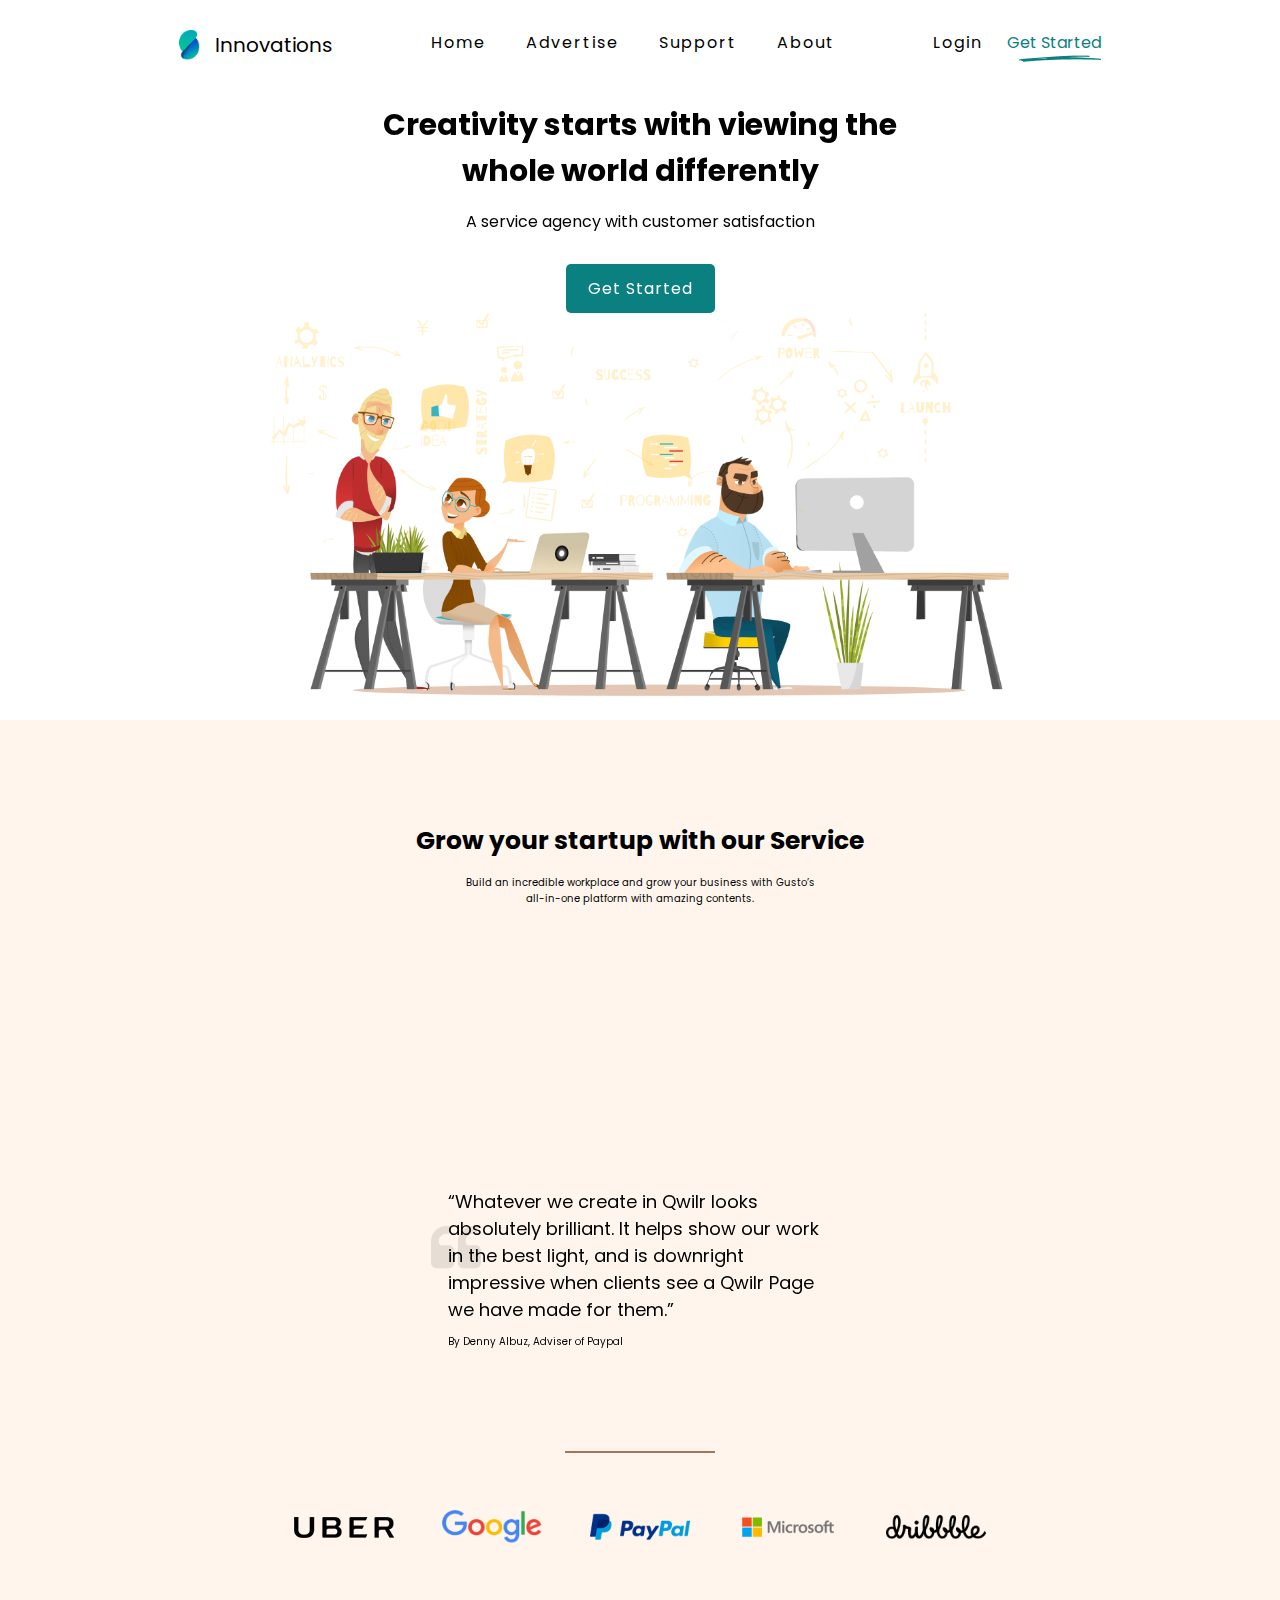
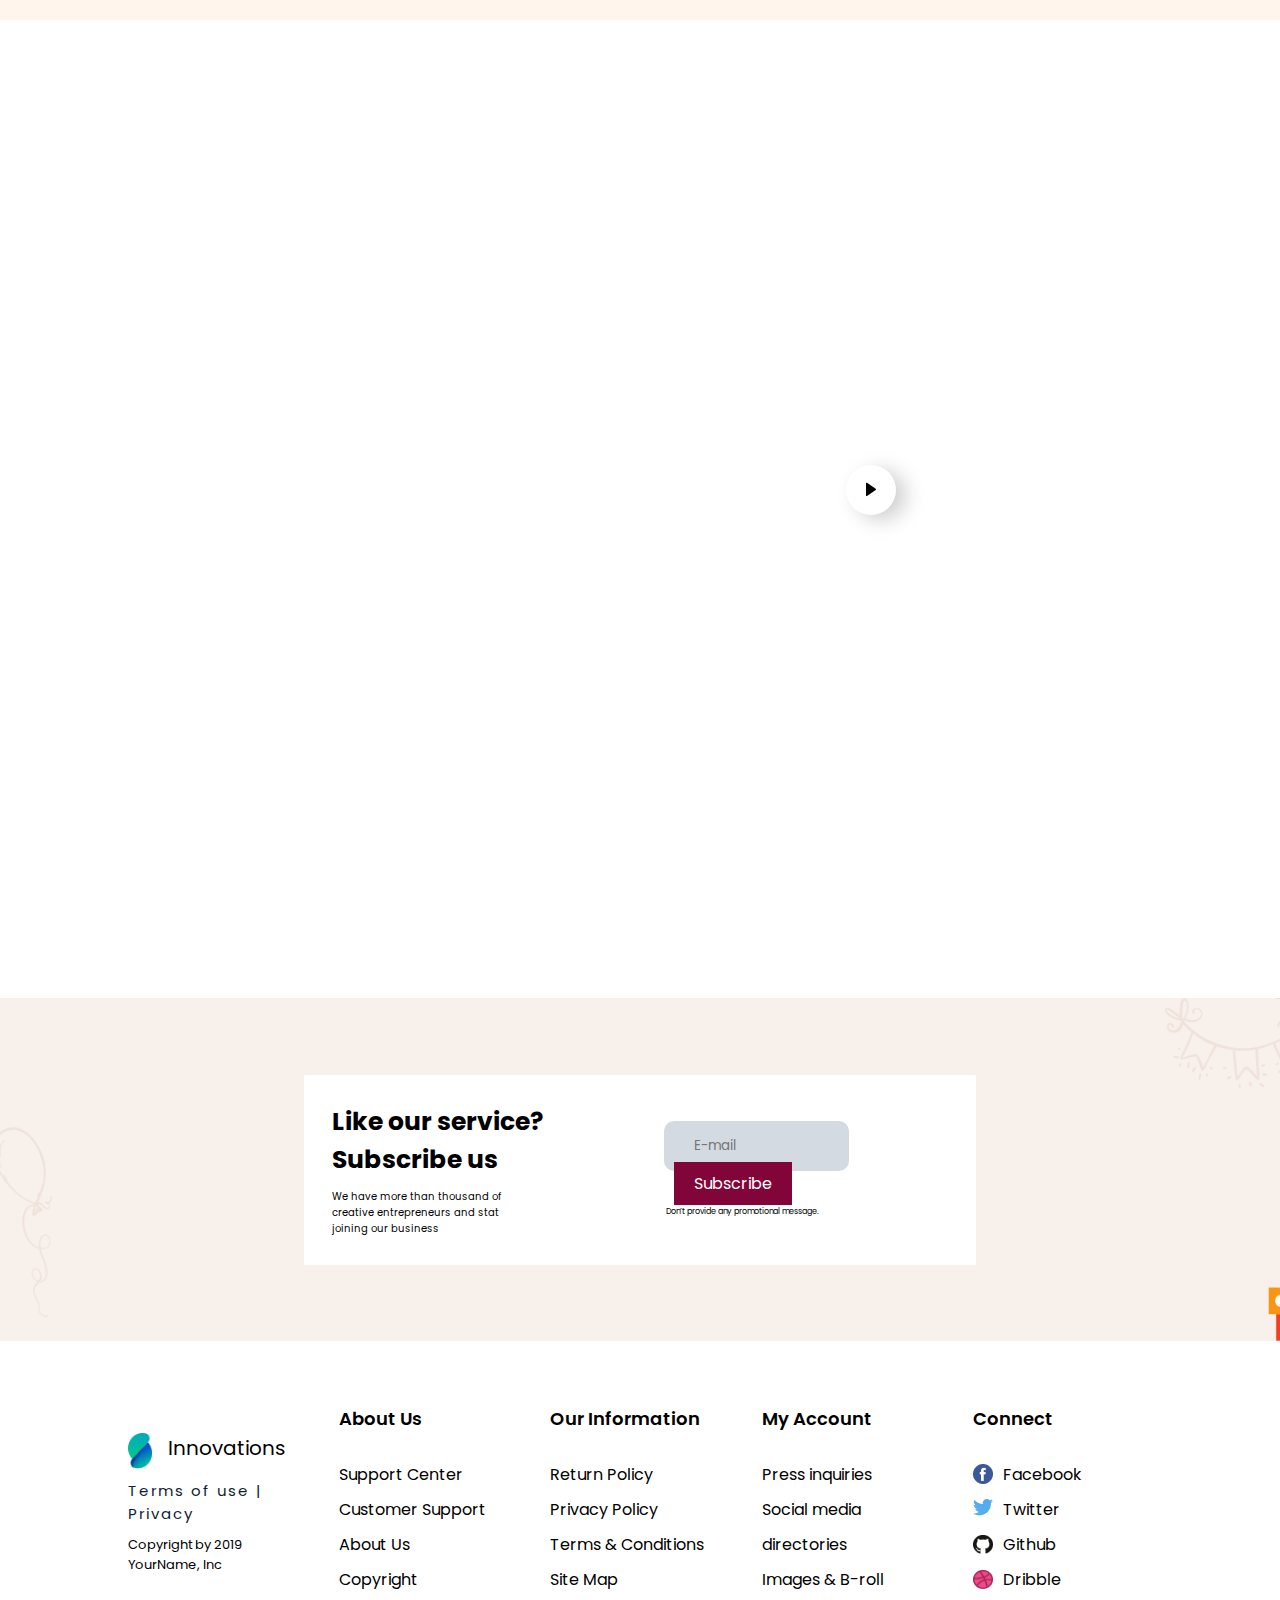
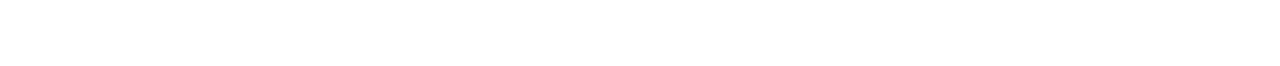
==== index.html @ 696201c2 "DigitalAgency" ====
<!DOCTYPE html>
<html lang="en">
<head>
	<meta charset="utf-8">
	<meta name="viewport" content="width=device-width, initial-scale=1">
	<meta name="description" content="Mary's simple recipe for maple bacon donuts makes a sticky, sweet treat with just a hint of salt that you'll keep coming back for.">
	<meta http-equiv="Content-Security-Policy" content="default-src * self blob: data: gap:; style-src * self 'unsafe-inline' blob: data: gap:; script-src * 'self' 'unsafe-eval' 'unsafe-inline' blob: data: gap:; object-src * 'self' blob: data: gap:; img-src * self 'unsafe-inline' blob: data: gap:; connect-src self * 'unsafe-inline' blob: data: gap:; frame-src * self blob: data: gap:;">

	<title>Digital Agency</title>
	<link rel="stylesheet" type="text/css" href="assets/css/style.css">
    <link href="https://unpkg.com/aos@2.3.1/dist/aos.css" rel="stylesheet">
    <script src="https://unpkg.com/aos@2.3.1/dist/aos.js"></script>
	<link rel="stylesheet"
  href="https://unpkg.com/boxicons@latest/css/boxicons.min.css">

  <link rel="preconnect" href="https://fonts.googleapis.com">
  <link rel="preconnect" href="https://fonts.gstatic.com" crossorigin>
  <link href="https://fonts.googleapis.com/css2?family=Paytone+One&family=Poppins:wght@100;200;300;400;500;600;700;800;900&display=swap" rel="stylesheet">

</head>
<body>
	<!--header--->
	<header>
		<a href="index.html" class="logo" aria-label="Read more"><img src="assets/img/Group.png" alt="#">Innovations</a>
        <ul class="navlist">
            <li><a href="index.html" aria-label="Read more" title="go to home"><i class='bx bx-home-alt-2'></i><span>Home</span></a></li>
            <li><a href="advertise.html" aria-label="Read more" title="go to home"><i class='bx bx-message-alt-add' ></i><span>Advertise</span></a></li>
            <li><a href="support.html" aria-label="Read more" title="go to home"><i class='bx bx-support' ></i><span>Support</span></a></li>
            <li><a href="about.html" aria-label="Read more" title="go to home"><i class='bx bx-info-circle' ></i><span>About</span></a></li>
        </ul>
        <div class="other">
            <a href="login.html" class="btn" aria-label="Read more" title="go to home">Login</a>
            <a href="signup.html" class="btn2" aria-label="Read more" title="go to home">Get Started</a>
            <div class="line">
                <img src="assets/img/line.png" alt="image">
            </div>
        </div>
	</header>

    <section class="home" id="home">
        <div class="cards">
            <h1>Grow your startup with our Service</h1>
            <p>Build an incredible workplace and grow your business with Gusto’s <br>all-in-one platform with amazing contents.</p>
            <div class="row">
                <div class="rows-1" data-aos="fade-up"
                data-aos-duration="3000">
                    <img src="assets/img/image58.png" alt="#">
                    <div class="details">
                        <h1>Marketing & advertising</h1>
                        <p>Get your info tests delivered at home collect a sample from the your pogress tests.</p>
                    </div>
                </div>

                <div class="rows-1" data-aos="fade-down"
                data-aos-duration="3000">
                    <img src="assets/img/image62.png" alt="#">
                    <div class="details">
                        <h1>Ultimate development</h1>
                        <p>Get your info tests delivered at home collect a sample from the your pogress tests.</p>
                    </div>
                </div>

                <div class="rows-1" data-aos="fade-up"
                data-aos-duration="3000">
                    <img src="assets/img/image64.png" alt="#">
                    <div class="details">
                        <h1>Business Enterprise</h1>
                        <p>Get your info tests delivered at home collect a sample from the your pogress tests.</p>
                    </div>
                </div>
            </div>
            <div class="quot">
                <img src="assets/img/quote.png" alt="#">
                <p>“Whatever we create in Qwilr looks absolutely brilliant. It helps show our work in the best light, and is downright impressive when clients see a Qwilr Page we have made for them.”</p>
                <p class="p2">By Denny Albuz, Adviser of Paypal</p>
            </div>
            <div class="social">
                <div class="line2"></div>
                <div class="supp">
                    <img src="assets/img/image-11.png" alt="#">
                    <img src="assets/img/image-12.png" alt="#">
                    <img src="assets/img/image-13.png" alt="#">
                    <img src="assets/img/image-14.png" alt="#">
                    <img src="assets/img/image-15.png" alt="#">
                </div>
            </div>
        </div>
        <div class="title-sec" data-aos="fade-left"
        data-aos-offset="300"
        data-aos-easing="ease-in-sine">
            <h1>Creativity starts with viewing the<br>whole world differently</h1>
            <p>A service agency with customer satisfaction</p>
            <a href="login.html" class="getbtn">Get Started</a>
            <div class="home-img" data-aos="fade-right"
            data-aos-offset="300"
            data-aos-easing="ease-in-sine">
                <img src="assets/img/illustration.png" alt="#">
            </div>
        </div>
    </section>
    <section class="team">
        <div class="title-sec">
            <h1>Meet our superheros</h1>
            <p>Build an incredible workplace and grow your business with Gusto’s <br>all-in-one platform with amazing contents.</p>
        </div>
        <div class="container">
            <div class="col" data-aos="fade-up"
            data-aos-duration="3000">
                <img src="assets/img/Asset-4-2.png" alt="#">
                <div class="details-col">
                    <h1>Emmalee Mclain</h1>
                    <p>Product Designer</p>
                    <div class="icons">
                        <a href="#" aria-label="Read more"><i class='bx bxl-dribbble'></i></a>
                        <a href="#" aria-label="Read more"><i class='bx bxl-github' ></i></a>
                        <a href="#" aria-label="Read more"><i class='bx bxl-twitter' ></i></a>
                    </div>
                </div>
            </div>

            <div class="col" data-aos="fade-down"
            data-aos-duration="3000">
                <img src="assets/img/Asset-2-1.png" alt="#">
                <div class="details-col">
                    <h1>Emmalee Mclain</h1>
                    <p>Product Designer</p>
                    <div class="icons">
                        <a href="#" aria-label="Read more"><i class='bx bxl-dribbble'></i></a>
                        <a href="#" aria-label="Read more"><i class='bx bxl-github' ></i></a>
                        <a href="#" aria-label="Read more"><i class='bx bxl-twitter' ></i></a>
                    </div>
                </div>
            </div>

            <div class="col" data-aos="fade-up"
            data-aos-duration="3000">
                <img src="assets/img/Asset-6-2.png" alt="#">
                <div class="details-col">
                    <h1>Emmalee Mclain</h1>
                    <p>Product Designer</p>
                    <div class="icons">
                        <a href="#" aria-label="Read more"><i class='bx bxl-dribbble'></i></a>
                        <a href="#" aria-label="Read more"><i class='bx bxl-github' ></i></a>
                        <a href="#" aria-label="Read more"><i class='bx bxl-twitter' ></i></a>
                    </div>
                </div>
            </div>

            <div class="col-final" data-aos="fade-down"
            data-aos-duration="3000">
                <img src="assets/img/Asset-5-2.png" alt="#">
                <div class="details-col">
                    <h1>Emmalee Mclain</h1>
                    <p>Product Designer</p>
                    <div class="icons">
                        <a href="#" aria-label="Read more"><i class='bx bxl-dribbble'></i></a>
                        <a href="#" aria-label="Read more"><i class='bx bxl-github' ></i></a>
                        <a href="#" aria-label="Read more"><i class='bx bxl-twitter' ></i></a>
                    </div>
                </div>
            </div>
            <div class="icon-s">
                <a href="#" aria-label="Read more"><i class='bx bxs-right-arrow' ></i></a>
            </div>
        </div>

        <div class="blog">
            <div class="title-sec" data-aos="fade-right"
            data-aos-duration="3000">
                <h1>Popular blog post we update everyday</h1>
                <p>Focus only on the meaning, we take care of the design. As soon as the <br>
                    meeting end you can export in one click.</p>
            </div>
            <div class="col__blog">
                <div class="col-blog" data-aos="fade-up"
                data-aos-duration="3000">
                    <img src="assets/img/image.png" alt="#">
                    <h1>How to work with prototype design with adobe xd featuring tools</h1>
                    <p>The 2019 Innovation by Design Awards honor the designers and businesses solving the problems of today and tomorrow. It is one of the most sought-after design</p>
                </div>
                <div class="col-blog" data-aos="fade-down"
                data-aos-duration="3000">
                    <div class="txt">
                        <h1>Antibias receives honorable gift mention at Fast Company’s most Innovation by Design Awards</h1>
                    </div>
                    <img src="assets/img/image-1.png" alt="#">
                    <h1>Multiple arbard prototype with Figma</h1>
                    <p>Beyond launched antibias, a Chrome extension that replaces LinkedIn profile photos</p>
                </div>
                <div class="col-blog" data-aos="fade-up"
                data-aos-duration="3000">
                    <div class="image">
                        <img src="assets/img/image-36.png" alt="#">
                        <h1 class="txt1">Multiple task wireframing with team management perform better</h1>
                    </div>
                    <div class="image">
                        <img src="assets/img/image-69.png" alt="#">
                        <h1 class="txt2">Team presentation with latest user interface & experience reach more</h1>
                    </div>
                </div>
            </div>
        </div>
    </section>

    <section class="subscribe">
            <div class="det">
                <div class="titles">
                    <h1>Like our service? Subscribe us</h1>
                    <p>We have more than thousand of creative entrepreneurs and stat joining our business</p>
                </div>
            
                
                    <form action="#">
                        <input type="email" placeholder="E-mail">
                        <a href="#" aria-label="Read more" title="Button">Subscribe</a>
                        <div class="txt3">
                            <p>Don’t provide any promotional message.</p>
                        </div>
                    </form>
            </div>
    </section>

    <footer>
        <div class="rows">
            <div class="copy">
                <a href="#" class="logo" aria-label="Read more"><img src="assets/img/Group.png" alt="#">Innovations</a>
                <h1>Terms of use   |   Privacy</h1>
                <p>Copyright by 2019 YourName, Inc</p>
            </div>
            <div class="det-foot">
                <h1>About Us</h1>
                <ul>
                    <li><a href="#" aria-label="Read more">Support Center</a></li>
                    <li><a href="#" aria-label="Read more">Customer Support</a></li>
                    <li><a href="#" aria-label="Read more">About Us</a></li>
                    <li><a href="#" aria-label="Read more">Copyright</a></li>
                </ul>
            </div>
            <div class="det-foot">
                <h1>Our Information</h1>
                <ul>
                    <li><a href="#" aria-label="Read more">Return Policy</a></li>
                    <li><a href="#" aria-label="Read more">Privacy Policy</a></li>
                    <li><a href="#" aria-label="Read more">Terms & Conditions</a></li>
                    <li><a href="#" aria-label="Read more">Site Map</a></li>
                </ul>
            </div>
            <div class="det-foot">
                <h1>My Account</h1>
                <ul>
                    <li><a href="#" aria-label="Read more">Press inquiries</a></li>
                    <li><a href="#" aria-label="Read more">Social media</a></li>
                    <li><a href="#" aria-label="Read more">directories</a></li>
                    <li><a href="#" aria-label="Read more">Images & B-roll</a></li>
                </ul>
            </div>
            <div class="det-foot">
                <h1>Connect</h1>
                <ul>
                    <li><a href="#" aria-label="Read more"><img src="assets/img/Group-3.png" alt="#">Facebook</a></li>
                    <li><a href="#" aria-label="Read more"><img src="assets/img/Group22.png" alt="#" class="tweet">Twitter</a></li>
                    <li><a href="#" aria-label="Read more"><img src="assets/img/Group-1.png" alt="#">Github</a></li>
                    <li><a href="#" aria-label="Read more"><img src="assets/img/Group-2.png" alt="#">Dribble</a></li>
                </ul>
            </div>
        </div>
    </footer>
    <script>
        AOS.init();
    </script>
</body>
</html>
---- assets/css/style.css ----
* {
    padding: 0;
    margin: 0;
    box-sizing: border-box;
    font-family: 'Poppins', sans-serif;
    font-display: swap;
    text-decoration: none;
    list-style: none;
    scroll-behavior: smooth;
}

@font-face {
    font-family: 'Pacifico';
    font-style: normal;
    font-weight: 400;
    src: local('Pacifico Regular'), local('Pacifico-Regular'),
        url(https://fonts.gstatic.com/s/pacifico/v12/FwZY7-Qmy14u9lezJ-6H6MmBp0u-.woff2) format('woff2');
    font-display: swap;
}

:root {
    --bg-color: #FFFFFF;
    --text-color: black;
    --second-color: #5a7184;
    --main-color: #6e54fa;
    --big-font: 6rem;
    --h2-font: 3rem;
    --p-font: 1.1rem;
}

body {
    background: var(--bg-color);
    color: var(--text-color);
}



header {
    position: fixed;
    display: flex;
    justify-content: space-between;
    width: 100%;
    padding: 30px 14%;
    background-color: var(--bg-color);
    transition: all .4s ease;
    z-index: 1000;
}

.navlist {
    display: flex;
}

.logo {
    display: flex;
    color: black;
    font-size: 20px;
}

.logo img {
    margin-right: 15px;
    width: 100%;
    height: 30px;
}

.navlist a {
    position: relative;
    color: black;
    margin: 0 20px;
    letter-spacing: 2px;
    transition: all .4s ease;
}

.navlist a:hover{
    color: #0A8080;
}

.navlist a::after{
    position: absolute;
    background-color: #0A8080;
    content: '';
    left: 0;
    bottom: 0;
    width: 0%;
    height: 2px;
    transition: all .4s ease;
}

.navlist a:hover::after{
    width: 70%;
}



.navlist i {
    display: none;
    font-size: 25px;
    justify-content: center;
    align-items: center;
}

.btn {
    color: black;
    letter-spacing: 2px;
    margin-right: 20px;
    transition: all .4s ease;
}

.btn:hover{
    color: #0A8080;
}

.btn2 {
    color: #0A8080;
    position: relative;
}

.line img {
    position: absolute;
    right: 14%;
}

.home {
    display: flex;
    flex-direction: column;
    justify-content: center;
    align-items: center;
    padding: 8% 14%;
    text-align: center;
}

.title-sec h1 {
    color: black;
    font-size: 30px;
}

.title-sec p {
    color: black;
    margin: 15px;
}

.getbtn {
    background-color: #0A8080;
    color: white;
    letter-spacing: 1px;
    padding: 12px 22px;
    margin-top: 15px;
    display: inline-flex;
    border-radius: 5px;
}

.home-img {
    position: relative;
}

.home-img img {
    width: 80%;
    height: 30%;
}

.cards {
    width: 100%;
    height: 100%;
    background-color: #FFF5ED;
    position: absolute;
    top: 80%;
    padding: 8% 14%;
}

.cards h1 {
    font-size: 25px;
}

.cards p {
    font-size: 10px;
    color: black;
    margin-top: 15px;
}

.row {
    margin-top: 8%;
    display: flex;
    justify-content: center;
    align-items: center;
    gap: 3rem;
}

.rows-1 {
    display: flex;
    text-align: start;
}

.rows-1 img {
    width: 100px;
    height: 100px;
}

.details h1 {
    font-size: 20px;
    font-weight: 500;
    color: rgb(34, 34, 34);
    margin-left: 20px;
}

.details p {
    margin-left: 20px;
    width: 50%;
}

.quot {
    display: flex;
    justify-content: center;
    align-items: center;
    margin-top: 8%;
}



.quot img {
    position: relative;
    right: 20%;
    width: 50px;
    height: 43px;
}

.quot p {
    position: absolute;
    width: 30%;
    font-size: 18px;
    bottom: 33%;
    text-align: start;
}

.quot .p2 {
    color: black;
    bottom: 30%;
    font-size: 10px;
}

.social {
    margin-top: 18%;
}

.line2 {
    width: 150px;
    height: 2px;
    max-width: 100%;
    display: inline-flex;
    background-color: #A17857;
}

.supp {
    display: flex;
    justify-content: center;
    align-items: center;
    gap: 3rem;
    margin-top: 50px;
}

.supp img {
    width: 100px;
    height: auto;
}

@media screen and (max-width : 830px) {

    header {
        background-color: #0A8080;
        bottom: -2%;
        position: fixed;
        display: flex;
        justify-content: center;
        align-items: center;
        padding: 30px 0%;
        width: 100%;
        border-radius: 20px;
        box-shadow: 20px 10px 50px rgba(0, 0, 0, 0.336);
    }

    .logo {
        display: none;
    }

    .other {
        display: none;
    }

    .navlist li {
        display: flex;
        justify-content: space-between;
        align-items: center;
        text-align: center;
    }

    .navlist span {
        color: white;
        display: none;
    }

    .navlist i {
        display: block;
        color: white;
        font-size: 40px;
        margin-left: 30px;
    }


    .home{
        padding: 15% 0%;
    }

    .cards {
        background-color: #FFF5ED;
        position: absolute;
        top: 55%;
        padding: 8% 14%;
    }

    .cards h1 {
        font-size: 20px;
    }

    .row {
        padding: 0 14%;
        display: grid;
        grid-template-columns: repeat(1, 1fr);
        gap: 50px;
        margin-bottom: 60px;
    }

    .quot {
        display: flex;
        justify-content: center;
        align-items: center;
        margin-top: 1%;
    }

    .quot img {
        position: relative;
        right: 32%;
        width: 25px;
        height: 25px;
    }

    .quot p {
        position: absolute;
        width: 50%;
        font-size: 15px;
        bottom: 37%;
        text-align: start;
    }

    .quot .p2 {
        color: black;
        bottom: 34%;
        font-size: 5px;
        margin-bottom: 20px;
    }

    .supp {
        display: grid;
        grid-template-columns: repeat(4, 1fr);
        gap: 3rem;
        margin-top: 50px;
    }

    .supp img {
        width: 80px;
        height: auto;
    }

}

@media screen and (max-width : 500px) {
    header {
        background-color: #0A8080;
        bottom: -2%;
        position: fixed;
        display: flex;
        justify-content: center;
        align-items: center;
        padding: 30px 0%;
        width: 100%;
        border-radius: 20px;
        box-shadow: 20px 10px 50px rgba(0, 0, 0, 0.336);
    }

    .logo {
        display: none;
    }

    .other {
        display: none;
    }

    .navlist li {
        display: flex;
        justify-content: space-between;
        align-items: center;
        text-align: center;
    }

    .navlist span {
        color: white;
        display: none;
    }

    .navlist i {
        display: block;
        color: white;
        font-size: 25px;
        margin-left: 10px;
    }

    .home {
        display: flex;
        flex-direction: column;
        justify-content: center;
        align-items: center;
        padding: 10% 14%;
        text-align: center;
    }

    .title-sec h1 {
        width: 100%;
        font-size: 20px;
    }

    .home-img img {
        width: 100%;
        height: auto;
    }

    .cards {
        width: 100%;
        height: 100%;
        background-color: #FFF5ED;
        position: absolute;
        top: 45%;
        padding: 8% 14%;
    }

    .cards h1 {
        font-size: 20px;
    }

    .row {
        padding: 0 14%;
        display: grid;
        grid-template-columns: repeat(1, 1fr);
        gap: 50px;
        margin-bottom: 60px;
    }

    .rows-1 img {
        width: 70px;
        height: 70px;
    }

    .details h1 {
        font-size: 10px;
    }

    .details p {
        width: 100%;
        font-size: 10px;
    }

    .quot {
        display: flex;
        justify-content: center;
        align-items: center;
        margin-top: 1%;
    }

    .quot img {
        position: relative;
        right: 32%;
        width: 25px;
        height: 25px;
    }

    .quot p {
        position: absolute;
        width: 50%;
        font-size: 8px;
        bottom: 29%;
        text-align: start;
    }

    .quot .p2 {
        color: black;
        bottom: 25%;
        font-size: 5px;
        margin-bottom: 20px;
    }

    .supp {
        display: grid;
        grid-template-columns: repeat(3, 1fr);
        gap: 3rem;
        margin-top: 50px;
    }

    .supp img {
        width: 80px;
        height: auto;
    }
}

.team {
    padding: 45% 14%;
    justify-content: center;
    text-align: center;
    width: 100%;
    height: 100vh;
}

.container {
    display: grid;
    grid-template-columns: repeat(4, 1fr);
    margin-top: 10%;
    gap: 3rem;
}

.col img {
    background-color: #FFFAF6;
    padding: 25px 25px 0 25px;
    align-items: center;
}

.details-col {
    text-align: start;
}

.details-col h1 {
    font-weight: 500;
    font-size: medium;
}

.details-col p {
    font-size: small;
    color: black;
    margin-bottom: 10px;
}

.icons {
    display: flex;
    gap: 1rem;
}

.icons a i {
    color: #0A8080;
    font-size: medium;
}

.icon-s {
    background-color: white;
    width: 50px;
    height: 50px;
    justify-content: center;
    display: flex;
    align-items: center;
    border-radius: 50%;
    position: absolute;
    right: 30%;
    bottom: -135%;
    box-shadow: 10px 5px 20px rgba(0, 0, 0, 0.192);
}

.icon-s i {
    color: black;
}

.col-final {
    filter: contrast(50%)
}

@media screen and (max-width : 830px) {

    .team {
        padding: 140% 14%;
        justify-content: center;
        text-align: center;
    }

    .team p {
        font-size: 8px;
    }

    .container {
        display: grid;
        grid-template-columns: repeat(2, 1fr);
        gap: 3rem;
        margin-top: 20%;
    }

    .col-final {
        filter: contrast(100%)
    }

    .icon-s {
        display: none;
    }
    
}

@media screen and (max-width : 500px) {
    .team {
        padding: 220% 14%;
        justify-content: center;
        text-align: center;
    }

    .team p {
        font-size: 8px;
    }

    .container {
        display: grid;
        grid-template-columns: repeat(1, 1fr);
        gap: 2rem;
        margin-top: 20%;
    }

    .col-final {
        filter: contrast(100%)
    }

    .icon-s {
        display: none;
    }

}

.blog .title-sec {
    margin-top: 12%;
}

.col__blog {
    display: grid;
    grid-template-columns: repeat(3, 1fr);
    gap: 3rem;
    align-items: center;
    justify-content: center;
    text-align: start;
    margin-top: 10%;
}

.col-blog h1 {
    font-size: medium;
    text-align: start;
    width: 75%;
}

.col-blog p {
    font-size: small;
    width: 70%;
    margin-top: 15px;
    color: gray;
}

.col-blog .txt {
    background-color: #FFF5ED;
    padding: 30px;
    margin-bottom: 20px;
    width: 90%;
}

.col-blog .txt h1 {
    width: 90%;
}

.col-blog .image img {
    position: relative;
    margin-bottom: 20px;
    width: 85%;
    height: 80%;
}

.col-blog .image .txt1 {
    position: absolute;
    bottom: -232%;
    color: white;
    margin: 10px 0 50px 10px;
    width: 18%;
    font-size: small;
}

.col-blog .image .txt2 {
    position: absolute;
    bottom: -256%;
    color: white;
    margin: 10px 0 50px 10px;
    width: 18%;
    font-size: small;
}

.subscribe {
    width: 100%;
    height: auto;
    background-image: url(../img/Group\ 79.png);
    background-position: center;
    background-size: cover;
    margin-top: 50%;
    padding: 6% 80px;
    display: flex;
    justify-content: center;
    align-items: center;
}

.det {
    display: grid;
    grid-template-columns: repeat(2, 1fr);
    justify-content: center;
    align-items: center;
    text-align: start;
    gap: 3rem;
    background-color: white;
    width: 60%;
    padding: 2.5%;
}

.titles h1 {
    font-size: 25px;
}

.titles p {
    font-size: 10px;
    color: black;
    width: 70%;
    margin-top: 10px;
}


form input {
    background-color: #D4DAE2;
    border: none;
    padding: 15px 30px;
    width: 65%;
    border-radius: 10px;
    color: black;
}

.txt3 p {
    color: black;
    font-size: 8px;
    margin-top: 10px;
    margin-left: 2px;
}

form a {
    background-color: #810539;
    color: white;
    padding: 10px 20px;
    margin-left: 10px;
}

footer {
    width: 100%;
    height: auto;
    padding: 5% 10%;
}

.copy img {
    margin-right: 15px;
    width: 25px;
    height: auto;
}

.rows {
    display: grid;
    grid-template-columns: repeat(5, 1fr);
    gap: 2rem;
    justify-content: center;
    align-items: center;
}

.copy h1 {
    font-size: 15px;
    color: #0F2137;
    font-weight: 400;
    letter-spacing: 2px;
    margin-bottom: 10px;
    margin-top: 10px;
}

.copy p {
    color: black;
    font-size: small;
}

.det-foot h1 {
    font-weight: 600;
    font-size: large;
    margin-bottom: 30px;
    vertical-align: middle;
}

.det-foot a {
    color: black;
    margin-bottom: 10px;
    display: inline-flex;
}

.det-foot li img {
    width: 20px;
    height: 20px;
    vertical-align: middle;
    margin-top: 2px;
    margin-right: 10px;
}

.det-foot .tweet{
    width: 20px;
    height: 17px;
    vertical-align: middle;
    margin-top: 2px;
    margin-right: 10px;
}

@media screen and (max-width : 830px) {

    .blog .title-sec {
        margin-top: 10%;
    }

    .col__blog {
        display: grid;
        grid-template-columns: repeat(2, 1fr);
        gap: 1rem;
        align-items: center;
        justify-content: center;
        text-align: start;
        margin-top: 10%;
    }

    .col-blog h1 {
        font-size: medium;
        text-align: start;
        width: 90%;
    }

    .col-blog p {
        font-size: small;
        width: 70%;
        margin-top: 15px;
        color: gray;
    }

    .col-blog .txt {
        background-color: #FFF5ED;
        padding: 30px;
        margin-bottom: 20px;
        width: 100%;
    }

    .col-blog .txt h1 {
        width: 100%;

    }

    .col-blog .image img {
        position: relative;
        margin-bottom: 20px;
        width: 100%;
        height: auto;
    }

    .col-blog .image .txt1 {
        display: none;
    }

    .col-blog .image .txt2 {
        display: none;
    }
}

@media screen and (max-width : 500px) {

    .blog .title-sec {
        margin-top: 10%;
    }

    .col__blog {
        display: grid;
        grid-template-columns: repeat(1, 1fr);
        gap: 1rem;
        align-items: center;
        justify-content: center;
        text-align: start;
        margin-top: 10%;
    }

    .col-blog h1 {
        font-size: medium;
        text-align: start;
        width: 90%;
    }

    .col-blog p {
        font-size: small;
        width: 70%;
        margin-top: 15px;
        color: gray;
    }

    .col-blog .txt {
        background-color: #FFF5ED;
        padding: 30px;
        margin-bottom: 20px;
        width: 100%;
    }

    .col-blog .txt h1 {
        width: 100%;

    }

    .col-blog .image img {
        position: relative;
        margin-bottom: 20px;
        width: 100%;
        height: 80%;
    }

    .col-blog .image .txt1 {
        display: none;
    }

    .col-blog .image .txt2 {
        display: none;
    }
}

@media screen and (max-width : 830px) {

    .subscribe {
        width: 100%;
        height: auto;
        background-image: url(../img/Group\ 79.png);
        background-position: center;
        background-size: cover;
        margin-top: 170%;
        padding: 6% 30px;
        display: flex;
        justify-content: center;
        align-items: center;
    }

    .det {
        display: grid;
        grid-template-columns: repeat(1, 1fr);
        justify-content: center;
        align-items: center;
        text-align: center;
        gap: 3rem;
        background-color: white;
        width: 100%;
        padding: 2.5%;
    }

    .titles h1 {
        font-size: 25px;
    }

    .titles p {
        font-size: 10px;
        color: black;
        width: 100%;
        margin-top: 10px;
        text-align: center;
    }


    form input {
        background-color: #D4DAE2;
        border: none;
        padding: 15px 30px;
        width: 80%;
        border-radius: 10px;
        color: black;
        margin-bottom: 20px;
    }

    .txt3 p {
        color: black;
        font-size: 8px;
        margin-top: 10px;
        margin-left: 2px;
    }

    form a {
        background-color: #DB4A87;
        color: white;
        padding: 10px 20px;
        justify-content: center;
        display: flex;
        align-items: center;
        margin-right: 8rem;
        margin-left: 8rem;
    }

    .rows {
        display: grid;
        grid-template-columns: repeat(3, 1fr);
        gap: 2rem;
        justify-content: center;
        align-items: center;
    }

}

@media screen and (max-width : 500px) {

    .subscribe {
        width: 100%;
        height: auto;
        background-image: url(../img/Group\ 79.png);
        background-position: center;
        background-size: cover;
        margin-top: 680%;
        padding: 6% 30px;
        display: flex;
        justify-content: center;
        align-items: center;
    }

    .det {
        display: grid;
        grid-template-columns: repeat(1, 1fr);
        justify-content: center;
        align-items: center;
        text-align: center;
        gap: 3rem;
        background-color: white;
        width: 100%;
        padding: 2.5%;
    }

    .titles h1 {
        font-size: 25px;
    }

    .titles p {
        font-size: 10px;
        color: black;
        width: 100%;
        margin-top: 10px;
        text-align: center;
    }


    form input {
        background-color: #D4DAE2;
        border: none;
        padding: 15px 30px;
        width: 100%;
        border-radius: 10px;
        color: black;
        margin-bottom: 20px;
    }

    .txt3 p {
        color: black;
        font-size: 8px;
        margin-top: 10px;
        margin-left: 2px;
    }

    form a {
        background-color: #DB4A87;
        color: white;
        padding: 10px 20px;
        justify-content: center;
        display: flex;
        align-items: center;
        margin-right: 20px;
    }

    .rows {
        display: grid;
        grid-template-columns: repeat(1, 1fr);
        gap: 2rem;
        justify-content: center;
        align-items: center;
    }

}
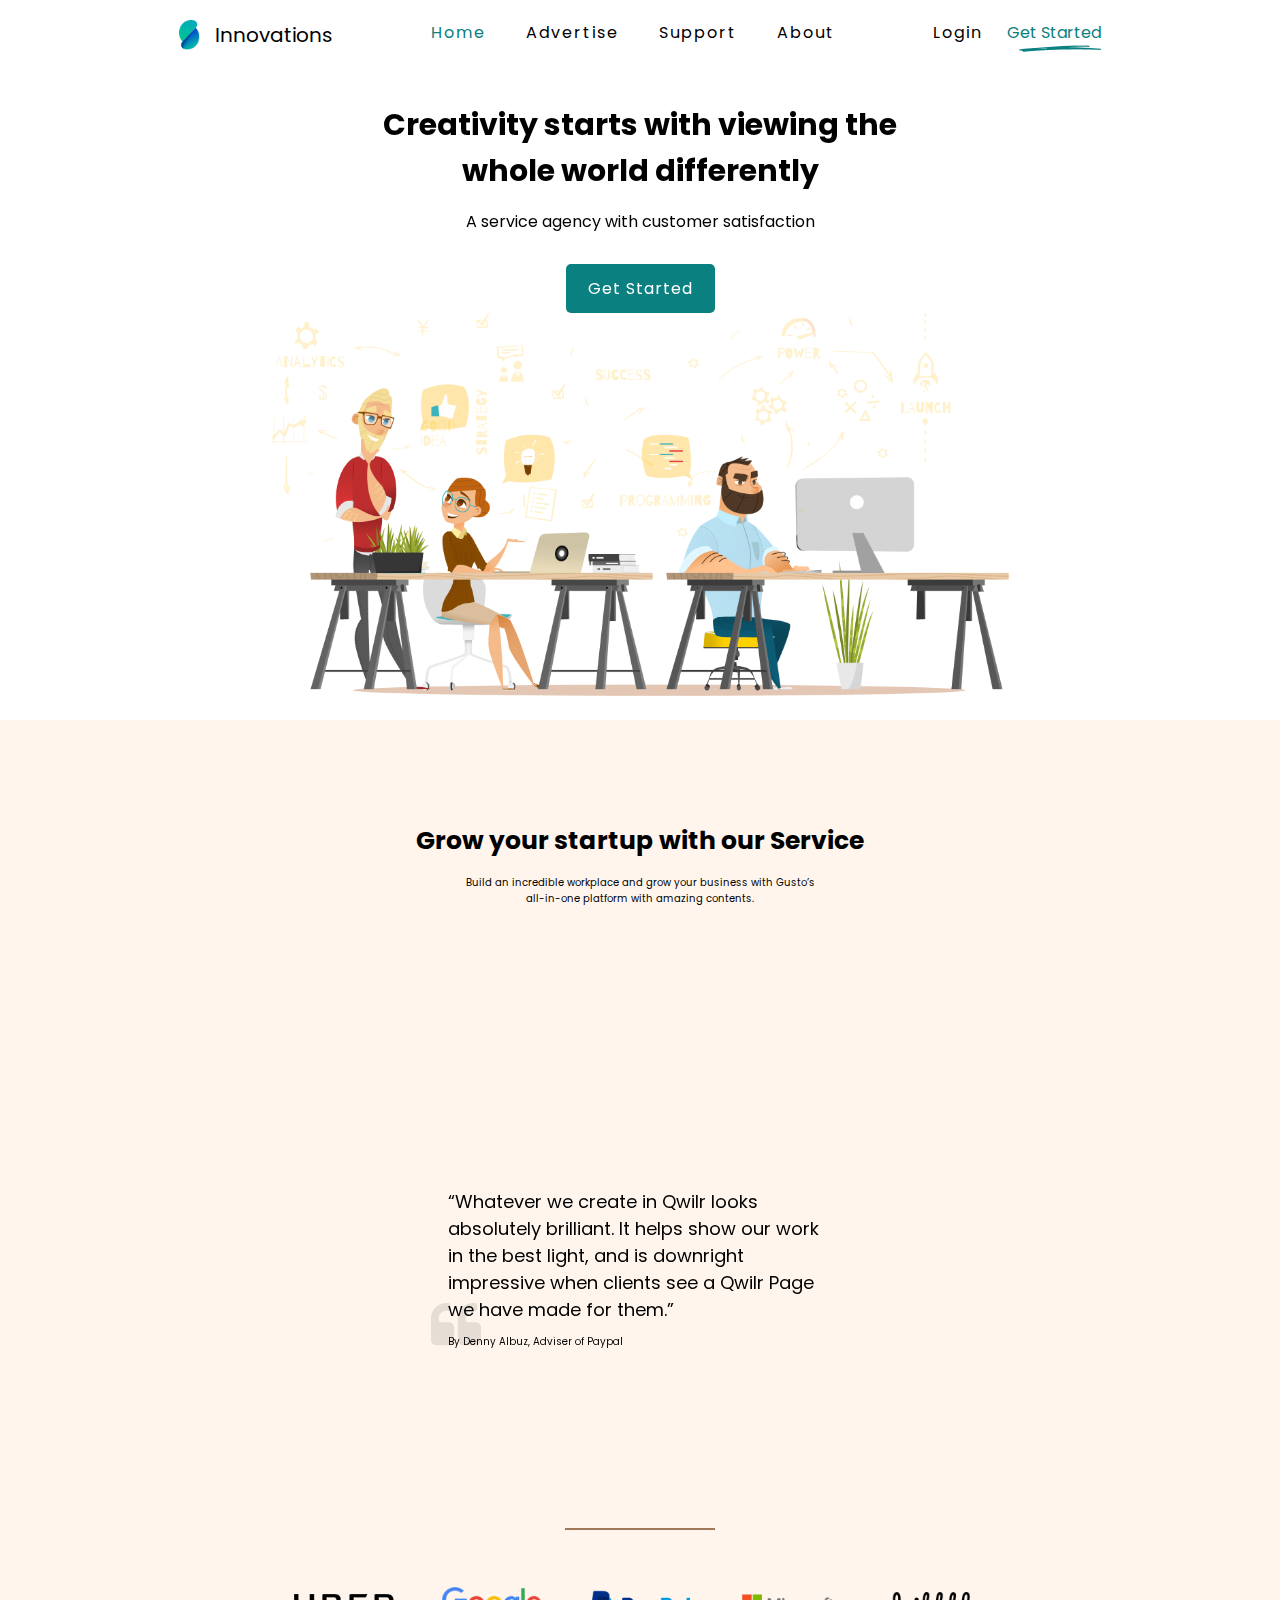
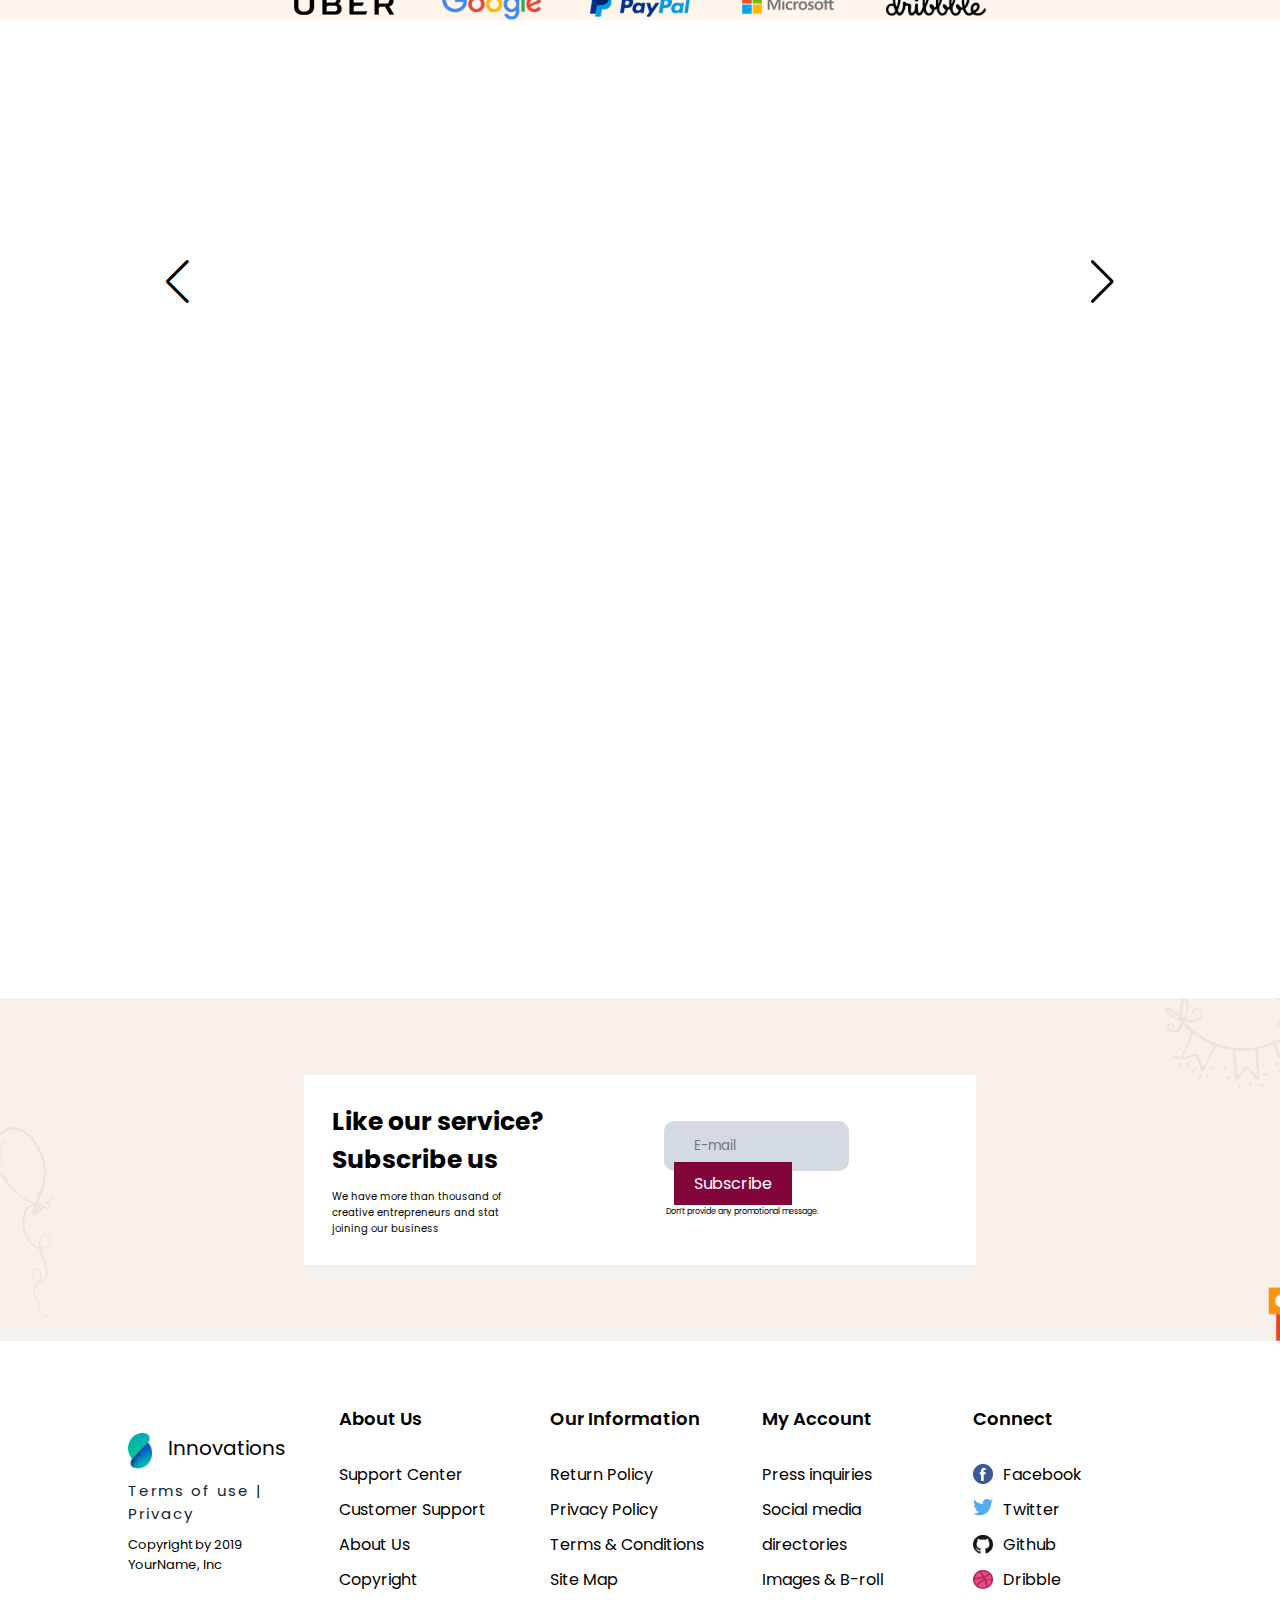
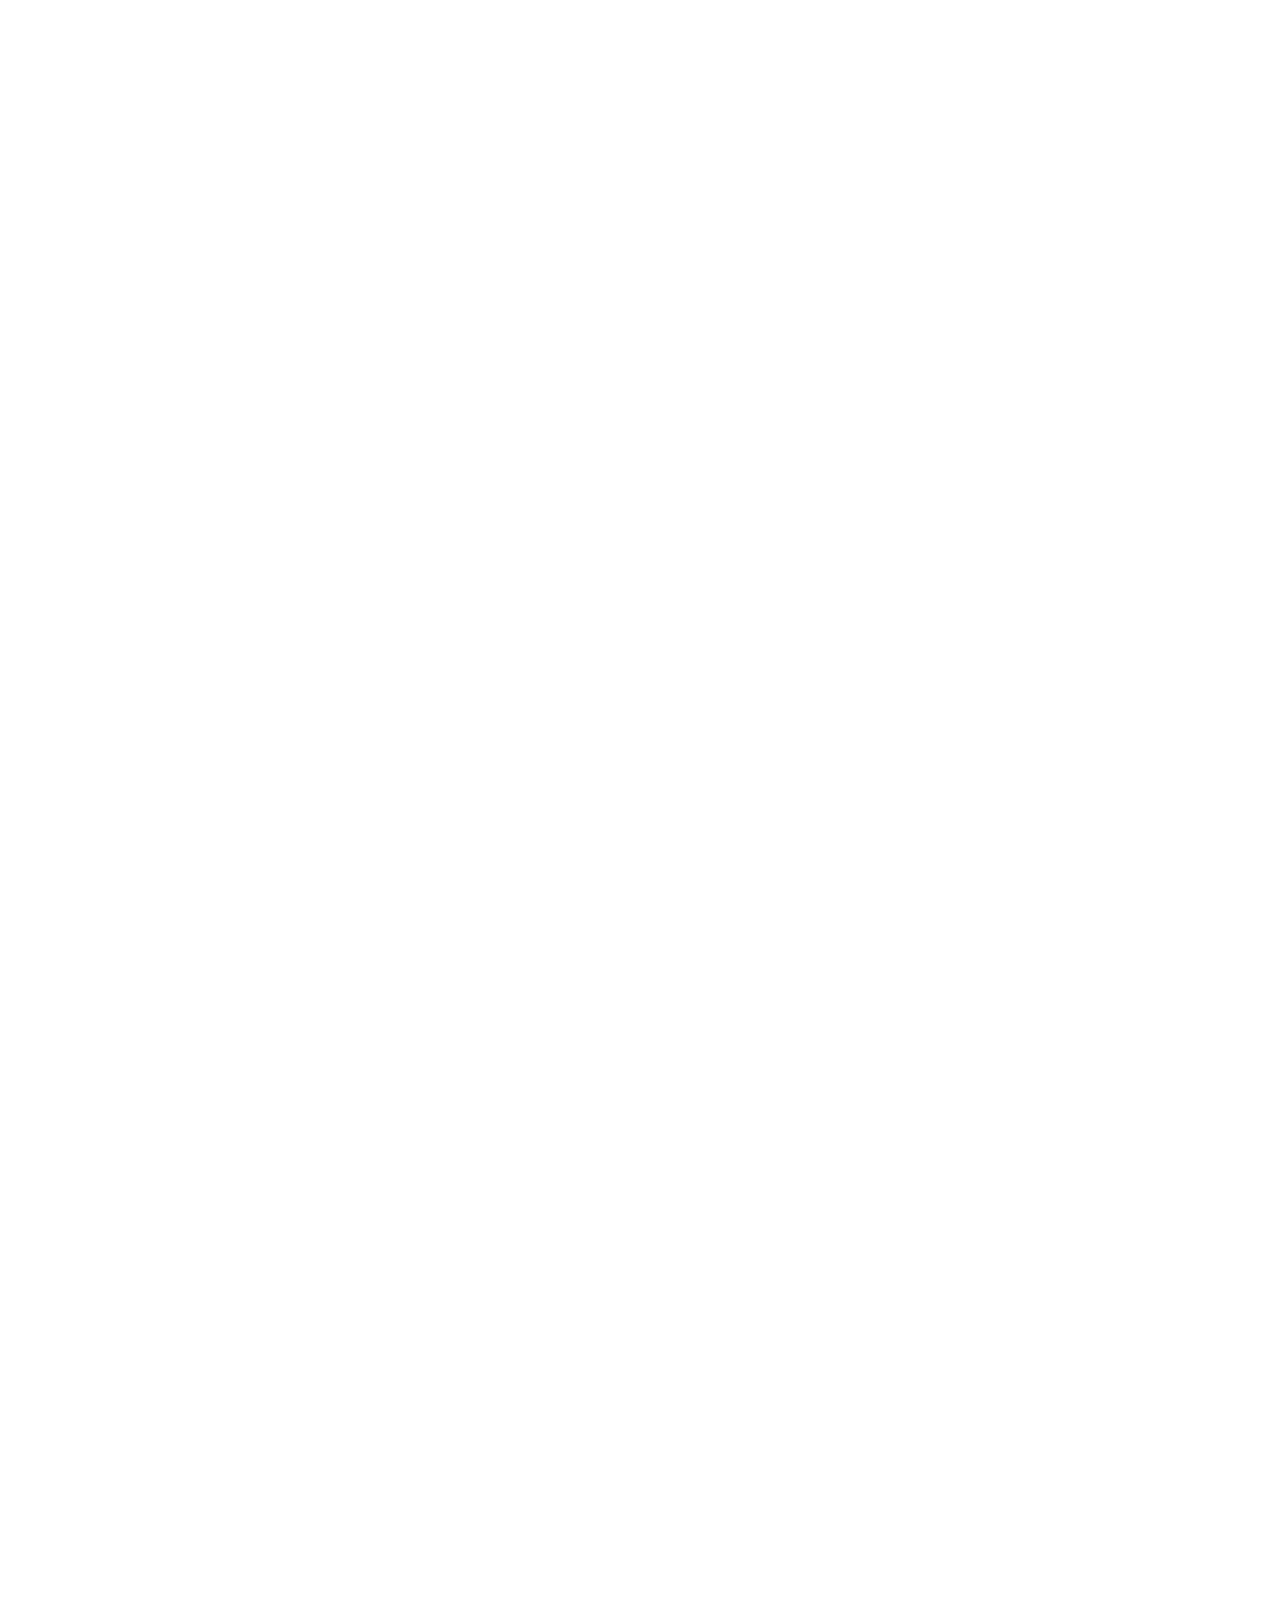
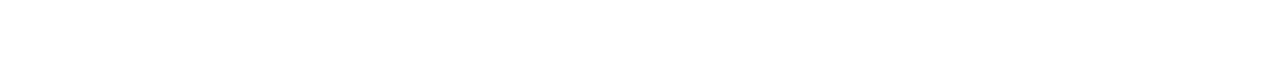
==== commit da688a29: "QuikFix" ====
--- a/index.html
+++ b/index.html
@@ -1,32 +1,45 @@
 <!DOCTYPE html>
 <html lang="en">
+
 <head>
-	<meta charset="utf-8">
-	<meta name="viewport" content="width=device-width, initial-scale=1">
-	<meta name="description" content="Mary's simple recipe for maple bacon donuts makes a sticky, sweet treat with just a hint of salt that you'll keep coming back for.">
-	<meta http-equiv="Content-Security-Policy" content="default-src * self blob: data: gap:; style-src * self 'unsafe-inline' blob: data: gap:; script-src * 'self' 'unsafe-eval' 'unsafe-inline' blob: data: gap:; object-src * 'self' blob: data: gap:; img-src * self 'unsafe-inline' blob: data: gap:; connect-src self * 'unsafe-inline' blob: data: gap:; frame-src * self blob: data: gap:;">
-
-	<title>Digital Agency</title>
-	<link rel="stylesheet" type="text/css" href="assets/css/style.css">
+    <meta charset="utf-8">
+    <meta name="viewport" content="width=device-width, initial-scale=1">
+    <meta name="description"
+        content="Mary's simple recipe for maple bacon donuts makes a sticky, sweet treat with just a hint of salt that you'll keep coming back for.">
+    <meta http-equiv="Content-Security-Policy"
+        content="default-src * self blob: data: gap:; style-src * self 'unsafe-inline' blob: data: gap:; script-src * 'self' 'unsafe-eval' 'unsafe-inline' blob: data: gap:; object-src * 'self' blob: data: gap:; img-src * self 'unsafe-inline' blob: data: gap:; connect-src self * 'unsafe-inline' blob: data: gap:; frame-src * self blob: data: gap:;">
+
+    <title>Digital Agency</title>
+
+    <link rel="stylesheet" href="https://cdn.jsdelivr.net/npm/swiper@10/swiper-bundle.min.css" />
+    <script src="https://cdn.jsdelivr.net/npm/swiper@10/swiper-bundle.min.js"></script>
+    <link rel="shortcut icon" href="assets/img/Group.png" type="image/x-icon">
+    <link rel="stylesheet" type="text/css" href="assets/css/style.css">
     <link href="https://unpkg.com/aos@2.3.1/dist/aos.css" rel="stylesheet">
     <script src="https://unpkg.com/aos@2.3.1/dist/aos.js"></script>
-	<link rel="stylesheet"
-  href="https://unpkg.com/boxicons@latest/css/boxicons.min.css">
-
-  <link rel="preconnect" href="https://fonts.googleapis.com">
-  <link rel="preconnect" href="https://fonts.gstatic.com" crossorigin>
-  <link href="https://fonts.googleapis.com/css2?family=Paytone+One&family=Poppins:wght@100;200;300;400;500;600;700;800;900&display=swap" rel="stylesheet">
+    <link rel="stylesheet" href="https://unpkg.com/boxicons@latest/css/boxicons.min.css">
+
+    <link rel="preconnect" href="https://fonts.googleapis.com">
+    <link rel="preconnect" href="https://fonts.gstatic.com" crossorigin>
+    <link
+        href="https://fonts.googleapis.com/css2?family=Paytone+One&family=Poppins:wght@100;200;300;400;500;600;700;800;900&display=swap"
+        rel="stylesheet">
 
 </head>
+
 <body>
-	<!--header--->
-	<header>
-		<a href="index.html" class="logo" aria-label="Read more"><img src="assets/img/Group.png" alt="#">Innovations</a>
+    <!--header--->
+    <header>
+        <a href="index.html" class="logo" aria-label="Read more"><img src="assets/img/Group.png" alt="#">Innovations</a>
         <ul class="navlist">
-            <li><a href="index.html" aria-label="Read more" title="go to home"><i class='bx bx-home-alt-2'></i><span>Home</span></a></li>
-            <li><a href="advertise.html" aria-label="Read more" title="go to home"><i class='bx bx-message-alt-add' ></i><span>Advertise</span></a></li>
-            <li><a href="support.html" aria-label="Read more" title="go to home"><i class='bx bx-support' ></i><span>Support</span></a></li>
-            <li><a href="about.html" aria-label="Read more" title="go to home"><i class='bx bx-info-circle' ></i><span>About</span></a></li>
+            <li><a href="index.html" aria-label="Read more" title="go to home" class="active"><i
+                        class='bx bx-home-alt-2'></i><span>Home</span></a></li>
+            <li><a href="advertise.html" aria-label="Read more" title="go to home"><i
+                        class='bx bx-message-alt-add'></i><span>Advertise</span></a></li>
+            <li><a href="support.html" aria-label="Read more" title="go to home"><i
+                        class='bx bx-support'></i><span>Support</span></a></li>
+            <li><a href="about.html" aria-label="Read more" title="go to home"><i
+                        class='bx bx-info-circle'></i><span>About</span></a></li>
         </ul>
         <div class="other">
             <a href="login.html" class="btn" aria-label="Read more" title="go to home">Login</a>
@@ -35,238 +48,268 @@
                 <img src="assets/img/line.png" alt="image">
             </div>
         </div>
-	</header>
-
-    <section class="home" id="home">
-        <div class="cards">
-            <h1>Grow your startup with our Service</h1>
-            <p>Build an incredible workplace and grow your business with Gusto’s <br>all-in-one platform with amazing contents.</p>
-            <div class="row">
-                <div class="rows-1" data-aos="fade-up"
-                data-aos-duration="3000">
-                    <img src="assets/img/image58.png" alt="#">
-                    <div class="details">
-                        <h1>Marketing & advertising</h1>
-                        <p>Get your info tests delivered at home collect a sample from the your pogress tests.</p>
-                    </div>
-                </div>
-
-                <div class="rows-1" data-aos="fade-down"
-                data-aos-duration="3000">
-                    <img src="assets/img/image62.png" alt="#">
-                    <div class="details">
-                        <h1>Ultimate development</h1>
-                        <p>Get your info tests delivered at home collect a sample from the your pogress tests.</p>
-                    </div>
-                </div>
-
-                <div class="rows-1" data-aos="fade-up"
-                data-aos-duration="3000">
-                    <img src="assets/img/image64.png" alt="#">
-                    <div class="details">
-                        <h1>Business Enterprise</h1>
-                        <p>Get your info tests delivered at home collect a sample from the your pogress tests.</p>
-                    </div>
-                </div>
-            </div>
-            <div class="quot">
-                <img src="assets/img/quote.png" alt="#">
-                <p>“Whatever we create in Qwilr looks absolutely brilliant. It helps show our work in the best light, and is downright impressive when clients see a Qwilr Page we have made for them.”</p>
-                <p class="p2">By Denny Albuz, Adviser of Paypal</p>
-            </div>
-            <div class="social">
-                <div class="line2"></div>
-                <div class="supp">
-                    <img src="assets/img/image-11.png" alt="#">
-                    <img src="assets/img/image-12.png" alt="#">
-                    <img src="assets/img/image-13.png" alt="#">
-                    <img src="assets/img/image-14.png" alt="#">
-                    <img src="assets/img/image-15.png" alt="#">
-                </div>
-            </div>
-        </div>
-        <div class="title-sec" data-aos="fade-left"
-        data-aos-offset="300"
-        data-aos-easing="ease-in-sine">
-            <h1>Creativity starts with viewing the<br>whole world differently</h1>
-            <p>A service agency with customer satisfaction</p>
-            <a href="login.html" class="getbtn">Get Started</a>
-            <div class="home-img" data-aos="fade-right"
-            data-aos-offset="300"
-            data-aos-easing="ease-in-sine">
-                <img src="assets/img/illustration.png" alt="#">
-            </div>
-        </div>
-    </section>
-    <section class="team">
-        <div class="title-sec">
-            <h1>Meet our superheros</h1>
-            <p>Build an incredible workplace and grow your business with Gusto’s <br>all-in-one platform with amazing contents.</p>
-        </div>
-        <div class="container">
-            <div class="col" data-aos="fade-up"
-            data-aos-duration="3000">
-                <img src="assets/img/Asset-4-2.png" alt="#">
-                <div class="details-col">
-                    <h1>Emmalee Mclain</h1>
-                    <p>Product Designer</p>
-                    <div class="icons">
-                        <a href="#" aria-label="Read more"><i class='bx bxl-dribbble'></i></a>
-                        <a href="#" aria-label="Read more"><i class='bx bxl-github' ></i></a>
-                        <a href="#" aria-label="Read more"><i class='bx bxl-twitter' ></i></a>
-                    </div>
-                </div>
-            </div>
-
-            <div class="col" data-aos="fade-down"
-            data-aos-duration="3000">
-                <img src="assets/img/Asset-2-1.png" alt="#">
-                <div class="details-col">
-                    <h1>Emmalee Mclain</h1>
-                    <p>Product Designer</p>
-                    <div class="icons">
-                        <a href="#" aria-label="Read more"><i class='bx bxl-dribbble'></i></a>
-                        <a href="#" aria-label="Read more"><i class='bx bxl-github' ></i></a>
-                        <a href="#" aria-label="Read more"><i class='bx bxl-twitter' ></i></a>
-                    </div>
-                </div>
-            </div>
-
-            <div class="col" data-aos="fade-up"
-            data-aos-duration="3000">
-                <img src="assets/img/Asset-6-2.png" alt="#">
-                <div class="details-col">
-                    <h1>Emmalee Mclain</h1>
-                    <p>Product Designer</p>
-                    <div class="icons">
-                        <a href="#" aria-label="Read more"><i class='bx bxl-dribbble'></i></a>
-                        <a href="#" aria-label="Read more"><i class='bx bxl-github' ></i></a>
-                        <a href="#" aria-label="Read more"><i class='bx bxl-twitter' ></i></a>
-                    </div>
-                </div>
-            </div>
-
-            <div class="col-final" data-aos="fade-down"
-            data-aos-duration="3000">
-                <img src="assets/img/Asset-5-2.png" alt="#">
-                <div class="details-col">
-                    <h1>Emmalee Mclain</h1>
-                    <p>Product Designer</p>
-                    <div class="icons">
-                        <a href="#" aria-label="Read more"><i class='bx bxl-dribbble'></i></a>
-                        <a href="#" aria-label="Read more"><i class='bx bxl-github' ></i></a>
-                        <a href="#" aria-label="Read more"><i class='bx bxl-twitter' ></i></a>
-                    </div>
-                </div>
-            </div>
-            <div class="icon-s">
-                <a href="#" aria-label="Read more"><i class='bx bxs-right-arrow' ></i></a>
-            </div>
-        </div>
-
-        <div class="blog">
-            <div class="title-sec" data-aos="fade-right"
-            data-aos-duration="3000">
-                <h1>Popular blog post we update everyday</h1>
-                <p>Focus only on the meaning, we take care of the design. As soon as the <br>
-                    meeting end you can export in one click.</p>
-            </div>
-            <div class="col__blog">
-                <div class="col-blog" data-aos="fade-up"
-                data-aos-duration="3000">
-                    <img src="assets/img/image.png" alt="#">
-                    <h1>How to work with prototype design with adobe xd featuring tools</h1>
-                    <p>The 2019 Innovation by Design Awards honor the designers and businesses solving the problems of today and tomorrow. It is one of the most sought-after design</p>
-                </div>
-                <div class="col-blog" data-aos="fade-down"
-                data-aos-duration="3000">
-                    <div class="txt">
-                        <h1>Antibias receives honorable gift mention at Fast Company’s most Innovation by Design Awards</h1>
-                    </div>
-                    <img src="assets/img/image-1.png" alt="#">
-                    <h1>Multiple arbard prototype with Figma</h1>
-                    <p>Beyond launched antibias, a Chrome extension that replaces LinkedIn profile photos</p>
-                </div>
-                <div class="col-blog" data-aos="fade-up"
-                data-aos-duration="3000">
-                    <div class="image">
-                        <img src="assets/img/image-36.png" alt="#">
-                        <h1 class="txt1">Multiple task wireframing with team management perform better</h1>
-                    </div>
-                    <div class="image">
-                        <img src="assets/img/image-69.png" alt="#">
-                        <h1 class="txt2">Team presentation with latest user interface & experience reach more</h1>
-                    </div>
-                </div>
-            </div>
-        </div>
-    </section>
-
-    <section class="subscribe">
+    </header>
+
+    <div class="main">
+        <section class="home" id="home">
+            <div class="cards">
+                <h1>Grow your startup with our Service</h1>
+                <p>Build an incredible workplace and grow your business with Gusto’s <br>all-in-one platform with
+                    amazing contents.</p>
+                <div class="row">
+                    <div class="rows-1" data-aos="fade-up" data-aos-duration="3000">
+                        <img src="assets/img/image58.png" alt="#">
+                        <div class="details">
+                            <h1>Marketing & advertising</h1>
+                            <p>Get your info tests delivered at home collect a sample from the your pogress tests.</p>
+                        </div>
+                    </div>
+
+                    <div class="rows-1" data-aos="fade-down" data-aos-duration="3000">
+                        <img src="assets/img/image62.png" alt="#">
+                        <div class="details">
+                            <h1>Ultimate development</h1>
+                            <p>Get your info tests delivered at home collect a sample from the your pogress tests.</p>
+                        </div>
+                    </div>
+
+                    <div class="rows-1" data-aos="fade-up" data-aos-duration="3000">
+                        <img src="assets/img/image64.png" alt="#">
+                        <div class="details">
+                            <h1>Business Enterprise</h1>
+                            <p>Get your info tests delivered at home collect a sample from the your pogress tests.</p>
+                        </div>
+                    </div>
+                </div>
+                <div class="quot">
+                    <img src="assets/img/quote.png" alt="#">
+                    <p>“Whatever we create in Qwilr looks absolutely brilliant. It helps show our work in the best
+                        light, and is downright impressive when clients see a Qwilr Page we have made for them.”</p>
+                    <p class="p2">By Denny Albuz, Adviser of Paypal</p>
+                </div>
+                <div class="social">
+                    <div class="line2"></div>
+                    <div class="supp">
+                        <img src="assets/img/image-11.png" alt="#">
+                        <img src="assets/img/image-12.png" alt="#">
+                        <img src="assets/img/image-13.png" alt="#">
+                        <img src="assets/img/image-14.png" alt="#">
+                        <img src="assets/img/image-15.png" alt="#">
+                    </div>
+                </div>
+            </div>
+            <div class="title-sec" data-aos="fade-left" data-aos-offset="300" data-aos-easing="ease-in-sine">
+                <h1>Creativity starts with viewing the<br>whole world differently</h1>
+                <p>A service agency with customer satisfaction</p>
+                <a href="login.html" class="getbtn">Get Started</a>
+                <div class="home-img" data-aos="fade-right" data-aos-offset="300" data-aos-easing="ease-in-sine">
+                    <img src="assets/img/illustration.png" alt="#">
+                </div>
+            </div>
+        </section>
+        <section class="team">
+            <div class="title-sec">
+                <h1>Meet our superheros</h1>
+                <p>Build an incredible workplace and grow your business with Gusto’s <br>all-in-one platform with
+                    amazing contents.</p>
+            </div>
+            <div class="swiper">
+                <div class="container swiper-wrapper">
+                    <div class="col swiper-slide" data-aos="fade-up" data-aos-duration="3000">
+
+                        <img src="assets/img/Asset-4-2.png" alt="#">
+                        <div class="details-col">
+                            <h1>Emmalee Mclain</h1>
+                            <p>Product Designer</p>
+                            <div class="icons">
+                                <a href="#" aria-label="Read more"><i class='bx bxl-dribbble'></i></a>
+                                <a href="#" aria-label="Read more"><i class='bx bxl-github'></i></a>
+                                <a href="#" aria-label="Read more"><i class='bx bxl-twitter'></i></a>
+                            </div>
+                        </div>
+
+                    </div>
+
+                    <div class="col swiper-slide" data-aos="fade-down" data-aos-duration="3000">
+                        <img src="assets/img/Asset-2-1.png" alt="#">
+                        <div class="details-col">
+                            <h1>Emmalee Mclain</h1>
+                            <p>Product Designer</p>
+                            <div class="icons">
+                                <a href="#" aria-label="Read more"><i class='bx bxl-dribbble'></i></a>
+                                <a href="#" aria-label="Read more"><i class='bx bxl-github'></i></a>
+                                <a href="#" aria-label="Read more"><i class='bx bxl-twitter'></i></a>
+                            </div>
+                        </div>
+                    </div>
+
+                    <div class="col swiper-slide" data-aos="fade-up" data-aos-duration="3000">
+                        <img src="assets/img/Asset-6-2.png" alt="#">
+                        <div class="details-col">
+                            <h1>Emmalee Mclain</h1>
+                            <p>Product Designer</p>
+                            <div class="icons">
+                                <a href="#" aria-label="Read more"><i class='bx bxl-dribbble'></i></a>
+                                <a href="#" aria-label="Read more"><i class='bx bxl-github'></i></a>
+                                <a href="#" aria-label="Read more"><i class='bx bxl-twitter'></i></a>
+                            </div>
+                        </div>
+                    </div>
+
+                    <div class="col-final swiper-slide" data-aos="fade-down" data-aos-duration="3000">
+                        <img src="assets/img/Asset-5-2.png" alt="#">
+                        <div class="details-col">
+                            <h1>Emmalee Mclain</h1>
+                            <p>Product Designer</p>
+                            <div class="icons">
+                                <a href="#" aria-label="Read more"><i class='bx bxl-dribbble'></i></a>
+                                <a href="#" aria-label="Read more"><i class='bx bxl-github'></i></a>
+                                <a href="#" aria-label="Read more"><i class='bx bxl-twitter'></i></a>
+                            </div>
+                        </div>
+                    </div>
+                    <!-- <div class="icon-s">
+                        <a href="#" aria-label="Read more"><i class='bx bxs-right-arrow'></i></a>
+                    </div> -->
+                </div>
+
+                <div class="swiper-button-prev"></div>
+                <div class="swiper-button-next"></div>
+
+           </div>
+
+            <div class="blog">
+                <div class="title-sec" data-aos="fade-right" data-aos-duration="3000">
+                    <h1>Popular blog post we update everyday</h1>
+                    <p>Focus only on the meaning, we take care of the design. As soon as the <br>
+                        meeting end you can export in one click.</p>
+                </div>
+                <div class="col__blog">
+                    <div class="col-blog" data-aos="fade-up" data-aos-duration="3000">
+                        <img src="assets/img/image.png" alt="#">
+                        <h1>How to work with prototype design with adobe xd featuring tools</h1>
+                        <p>The 2019 Innovation by Design Awards honor the designers and businesses solving the problems
+                            of today and tomorrow. It is one of the most sought-after design</p>
+                    </div>
+                    <div class="col-blog" data-aos="fade-down" data-aos-duration="3000">
+                        <div class="txt">
+                            <h1>Antibias receives honorable gift mention at Fast Company’s most Innovation by Design
+                                Awards</h1>
+                        </div>
+                        <img src="assets/img/image-1.png" alt="#">
+                        <h1>Multiple arbard prototype with Figma</h1>
+                        <p>Beyond launched antibias, a Chrome extension that replaces LinkedIn profile photos</p>
+                    </div>
+                    <div class="col-blog" data-aos="fade-up" data-aos-duration="3000">
+                        <div class="image">
+                            <img src="assets/img/image-36.png" alt="#">
+                            <h1 class="txt1">Multiple task wireframing with team management perform better</h1>
+                        </div>
+                        <div class="image">
+                            <img src="assets/img/image-69.png" alt="#">
+                            <h1 class="txt2">Team presentation with latest user interface & experience reach more</h1>
+                        </div>
+                    </div>
+                </div>
+            </div>
+            <!-- <div class="swiper">
+                <div class="swiper-wrapper">
+                    <div class="swiper-slide">Slide 1</div>
+                    <div class="swiper-slide">Slide 2</div>
+                    <div class="swiper-slide">Slide 3</div>
+                </div>
+                <div class="swiper-pagination"></div>
+
+                <div class="swiper-button-prev"></div>
+                <div class="swiper-button-next"></div>
+
+                <div class="swiper-scrollbar"></div>
+            </div> -->
+        </section>
+
+        <section class="subscribe">
             <div class="det">
                 <div class="titles">
                     <h1>Like our service? Subscribe us</h1>
                     <p>We have more than thousand of creative entrepreneurs and stat joining our business</p>
                 </div>
-            
-                
-                    <form action="#">
-                        <input type="email" placeholder="E-mail">
-                        <a href="#" aria-label="Read more" title="Button">Subscribe</a>
-                        <div class="txt3">
-                            <p>Don’t provide any promotional message.</p>
-                        </div>
-                    </form>
-            </div>
-    </section>
-
-    <footer>
-        <div class="rows">
-            <div class="copy">
-                <a href="#" class="logo" aria-label="Read more"><img src="assets/img/Group.png" alt="#">Innovations</a>
-                <h1>Terms of use   |   Privacy</h1>
-                <p>Copyright by 2019 YourName, Inc</p>
-            </div>
-            <div class="det-foot">
-                <h1>About Us</h1>
-                <ul>
-                    <li><a href="#" aria-label="Read more">Support Center</a></li>
-                    <li><a href="#" aria-label="Read more">Customer Support</a></li>
-                    <li><a href="#" aria-label="Read more">About Us</a></li>
-                    <li><a href="#" aria-label="Read more">Copyright</a></li>
-                </ul>
-            </div>
-            <div class="det-foot">
-                <h1>Our Information</h1>
-                <ul>
-                    <li><a href="#" aria-label="Read more">Return Policy</a></li>
-                    <li><a href="#" aria-label="Read more">Privacy Policy</a></li>
-                    <li><a href="#" aria-label="Read more">Terms & Conditions</a></li>
-                    <li><a href="#" aria-label="Read more">Site Map</a></li>
-                </ul>
-            </div>
-            <div class="det-foot">
-                <h1>My Account</h1>
-                <ul>
-                    <li><a href="#" aria-label="Read more">Press inquiries</a></li>
-                    <li><a href="#" aria-label="Read more">Social media</a></li>
-                    <li><a href="#" aria-label="Read more">directories</a></li>
-                    <li><a href="#" aria-label="Read more">Images & B-roll</a></li>
-                </ul>
-            </div>
-            <div class="det-foot">
-                <h1>Connect</h1>
-                <ul>
-                    <li><a href="#" aria-label="Read more"><img src="assets/img/Group-3.png" alt="#">Facebook</a></li>
-                    <li><a href="#" aria-label="Read more"><img src="assets/img/Group22.png" alt="#" class="tweet">Twitter</a></li>
-                    <li><a href="#" aria-label="Read more"><img src="assets/img/Group-1.png" alt="#">Github</a></li>
-                    <li><a href="#" aria-label="Read more"><img src="assets/img/Group-2.png" alt="#">Dribble</a></li>
-                </ul>
-            </div>
+
+
+                <form action="#">
+                    <input type="email" placeholder="E-mail">
+                    <a href="#" aria-label="Read more" title="Button">Subscribe</a>
+                    <div class="txt3">
+                        <p>Don’t provide any promotional message.</p>
+                    </div>
+                </form>
+            </div>
+        </section>
+
+        <footer>
+            <div class="rows">
+                <div class="copy">
+                    <a href="#" class="logo" aria-label="Read more"><img src="assets/img/Group.png"
+                            alt="#">Innovations</a>
+                    <h1>Terms of use | Privacy</h1>
+                    <p>Copyright by 2019 YourName, Inc</p>
+                </div>
+                <div class="det-foot">
+                    <h1>About Us</h1>
+                    <ul>
+                        <li><a href="#" aria-label="Read more">Support Center</a></li>
+                        <li><a href="#" aria-label="Read more">Customer Support</a></li>
+                        <li><a href="#" aria-label="Read more">About Us</a></li>
+                        <li><a href="#" aria-label="Read more">Copyright</a></li>
+                    </ul>
+                </div>
+                <div class="det-foot">
+                    <h1>Our Information</h1>
+                    <ul>
+                        <li><a href="#" aria-label="Read more">Return Policy</a></li>
+                        <li><a href="#" aria-label="Read more">Privacy Policy</a></li>
+                        <li><a href="#" aria-label="Read more">Terms & Conditions</a></li>
+                        <li><a href="#" aria-label="Read more">Site Map</a></li>
+                    </ul>
+                </div>
+                <div class="det-foot">
+                    <h1>My Account</h1>
+                    <ul>
+                        <li><a href="#" aria-label="Read more">Press inquiries</a></li>
+                        <li><a href="#" aria-label="Read more">Social media</a></li>
+                        <li><a href="#" aria-label="Read more">directories</a></li>
+                        <li><a href="#" aria-label="Read more">Images & B-roll</a></li>
+                    </ul>
+                </div>
+                <div class="det-foot">
+                    <h1>Connect</h1>
+                    <ul>
+                        <li><a href="#" aria-label="Read more"><img src="assets/img/Group-3.png" alt="#">Facebook</a>
+                        </li>
+                        <li><a href="#" aria-label="Read more"><img src="assets/img/Group22.png" alt="#"
+                                    class="tweet">Twitter</a></li>
+                        <li><a href="#" aria-label="Read more"><img src="assets/img/Group-1.png" alt="#">Github</a></li>
+                        <li><a href="#" aria-label="Read more"><img src="assets/img/Group-2.png" alt="#">Dribble</a>
+                        </li>
+                    </ul>
+                </div>
+            </div>
+        </footer>
+    </div>
+    <div class="mob">
+        <div class="mob_img">
+            <img src="assets/img/Woman1.png" alt="image">
         </div>
-    </footer>
+        <div class="mob_title">
+            <h1>Welcome</h1>
+            <p><span>All on One Platform</span><br>Let's Get you in !! </p>
+            <a href="login.html" class="home_btn">Get Started</a>
+        </div>
+    </div>
     <script>
         AOS.init();
     </script>
+    <script src="assets/js/script.js"></script>
+
 </body>
+
 </html>--- a/assets/css/style.css
+++ b/assets/css/style.css
@@ -40,7 +40,7 @@
     display: flex;
     justify-content: space-between;
     width: 100%;
-    padding: 30px 14%;
+    padding: 20px 14%;
     background-color: var(--bg-color);
     transition: all .4s ease;
     z-index: 1000;
@@ -178,7 +178,8 @@
 
 .row {
     margin-top: 8%;
-    display: flex;
+    display: grid;
+    grid-template-columns: repeat(auto-fill , minmax(400px , 1fr));
     justify-content: center;
     align-items: center;
     gap: 3rem;
@@ -261,266 +262,28 @@
     height: auto;
 }
 
-@media screen and (max-width : 830px) {
-
-    header {
-        background-color: #0A8080;
-        bottom: -2%;
-        position: fixed;
-        display: flex;
-        justify-content: center;
-        align-items: center;
-        padding: 30px 0%;
-        width: 100%;
-        border-radius: 20px;
-        box-shadow: 20px 10px 50px rgba(0, 0, 0, 0.336);
-    }
-
-    .logo {
-        display: none;
-    }
-
-    .other {
-        display: none;
-    }
-
-    .navlist li {
-        display: flex;
-        justify-content: space-between;
-        align-items: center;
-        text-align: center;
-    }
-
-    .navlist span {
-        color: white;
-        display: none;
-    }
-
-    .navlist i {
-        display: block;
-        color: white;
-        font-size: 40px;
-        margin-left: 30px;
-    }
-
-
-    .home{
-        padding: 15% 0%;
-    }
-
-    .cards {
-        background-color: #FFF5ED;
-        position: absolute;
-        top: 55%;
-        padding: 8% 14%;
-    }
-
-    .cards h1 {
-        font-size: 20px;
-    }
-
-    .row {
-        padding: 0 14%;
-        display: grid;
-        grid-template-columns: repeat(1, 1fr);
-        gap: 50px;
-        margin-bottom: 60px;
-    }
-
-    .quot {
-        display: flex;
-        justify-content: center;
-        align-items: center;
-        margin-top: 1%;
-    }
-
-    .quot img {
-        position: relative;
-        right: 32%;
-        width: 25px;
-        height: 25px;
-    }
-
-    .quot p {
-        position: absolute;
-        width: 50%;
-        font-size: 15px;
-        bottom: 37%;
-        text-align: start;
-    }
-
-    .quot .p2 {
-        color: black;
-        bottom: 34%;
-        font-size: 5px;
-        margin-bottom: 20px;
-    }
-
-    .supp {
-        display: grid;
-        grid-template-columns: repeat(4, 1fr);
-        gap: 3rem;
-        margin-top: 50px;
-    }
-
-    .supp img {
-        width: 80px;
-        height: auto;
-    }
-
-}
-
-@media screen and (max-width : 500px) {
-    header {
-        background-color: #0A8080;
-        bottom: -2%;
-        position: fixed;
-        display: flex;
-        justify-content: center;
-        align-items: center;
-        padding: 30px 0%;
-        width: 100%;
-        border-radius: 20px;
-        box-shadow: 20px 10px 50px rgba(0, 0, 0, 0.336);
-    }
-
-    .logo {
-        display: none;
-    }
-
-    .other {
-        display: none;
-    }
-
-    .navlist li {
-        display: flex;
-        justify-content: space-between;
-        align-items: center;
-        text-align: center;
-    }
-
-    .navlist span {
-        color: white;
-        display: none;
-    }
-
-    .navlist i {
-        display: block;
-        color: white;
-        font-size: 25px;
-        margin-left: 10px;
-    }
-
-    .home {
-        display: flex;
-        flex-direction: column;
-        justify-content: center;
-        align-items: center;
-        padding: 10% 14%;
-        text-align: center;
-    }
-
-    .title-sec h1 {
-        width: 100%;
-        font-size: 20px;
-    }
-
-    .home-img img {
-        width: 100%;
-        height: auto;
-    }
-
-    .cards {
-        width: 100%;
-        height: 100%;
-        background-color: #FFF5ED;
-        position: absolute;
-        top: 45%;
-        padding: 8% 14%;
-    }
-
-    .cards h1 {
-        font-size: 20px;
-    }
-
-    .row {
-        padding: 0 14%;
-        display: grid;
-        grid-template-columns: repeat(1, 1fr);
-        gap: 50px;
-        margin-bottom: 60px;
-    }
-
-    .rows-1 img {
-        width: 70px;
-        height: 70px;
-    }
-
-    .details h1 {
-        font-size: 10px;
-    }
-
-    .details p {
-        width: 100%;
-        font-size: 10px;
-    }
-
-    .quot {
-        display: flex;
-        justify-content: center;
-        align-items: center;
-        margin-top: 1%;
-    }
-
-    .quot img {
-        position: relative;
-        right: 32%;
-        width: 25px;
-        height: 25px;
-    }
-
-    .quot p {
-        position: absolute;
-        width: 50%;
-        font-size: 8px;
-        bottom: 29%;
-        text-align: start;
-    }
-
-    .quot .p2 {
-        color: black;
-        bottom: 25%;
-        font-size: 5px;
-        margin-bottom: 20px;
-    }
-
-    .supp {
-        display: grid;
-        grid-template-columns: repeat(3, 1fr);
-        gap: 3rem;
-        margin-top: 50px;
-    }
-
-    .supp img {
-        width: 80px;
-        height: auto;
-    }
-}
+li .active{
+    color: #0A8080;
+}
+
+
+
 
 .team {
-    padding: 45% 14%;
+    padding: 45% 12%;
     justify-content: center;
     text-align: center;
     width: 100%;
     height: 100vh;
 }
 
-.container {
-    display: grid;
-    grid-template-columns: repeat(4, 1fr);
-    margin-top: 10%;
-    gap: 3rem;
-}
+
+.swiper{
+    margin-top: 9rem;
+    padding: 0 10%;
+}
+
+
 
 .col img {
     background-color: #FFFAF6;
@@ -528,8 +291,14 @@
     align-items: center;
 }
 
+
+
 .details-col {
     text-align: start;
+    justify-content: center;
+    align-items: center;
+    display: flex;
+    flex-direction: column;
 }
 
 .details-col h1 {
@@ -543,6 +312,12 @@
     margin-bottom: 10px;
 }
 
+.swiper-button-prev,
+.swiper-button-next{
+    color: black;
+
+}
+
 .icons {
     display: flex;
     gap: 1rem;
@@ -553,84 +328,10 @@
     font-size: medium;
 }
 
-.icon-s {
-    background-color: white;
-    width: 50px;
-    height: 50px;
-    justify-content: center;
-    display: flex;
-    align-items: center;
-    border-radius: 50%;
-    position: absolute;
-    right: 30%;
-    bottom: -135%;
-    box-shadow: 10px 5px 20px rgba(0, 0, 0, 0.192);
-}
-
-.icon-s i {
-    color: black;
-}
-
-.col-final {
-    filter: contrast(50%)
-}
-
-@media screen and (max-width : 830px) {
-
-    .team {
-        padding: 140% 14%;
-        justify-content: center;
-        text-align: center;
-    }
-
-    .team p {
-        font-size: 8px;
-    }
-
-    .container {
-        display: grid;
-        grid-template-columns: repeat(2, 1fr);
-        gap: 3rem;
-        margin-top: 20%;
-    }
-
-    .col-final {
-        filter: contrast(100%)
-    }
-
-    .icon-s {
-        display: none;
-    }
-    
-}
-
-@media screen and (max-width : 500px) {
-    .team {
-        padding: 220% 14%;
-        justify-content: center;
-        text-align: center;
-    }
-
-    .team p {
-        font-size: 8px;
-    }
-
-    .container {
-        display: grid;
-        grid-template-columns: repeat(1, 1fr);
-        gap: 2rem;
-        margin-top: 20%;
-    }
-
-    .col-final {
-        filter: contrast(100%)
-    }
-
-    .icon-s {
-        display: none;
-    }
-
-}
+
+
+
+
 
 .blog .title-sec {
     margin-top: 12%;
@@ -638,7 +339,7 @@
 
 .col__blog {
     display: grid;
-    grid-template-columns: repeat(3, 1fr);
+    grid-template-columns: repeat(auto-fill , minmax(400px , 1fr));
     gap: 3rem;
     align-items: center;
     justify-content: center;
@@ -818,271 +519,61 @@
     margin-right: 10px;
 }
 
-@media screen and (max-width : 830px) {
-
-    .blog .title-sec {
-        margin-top: 10%;
-    }
-
-    .col__blog {
-        display: grid;
-        grid-template-columns: repeat(2, 1fr);
-        gap: 1rem;
+
+.mob{
+    display: none;
+}
+
+@media screen and (max-width : 500px) {
+
+
+    header {
+        display: none;
+    }
+    
+    .main{
+
+        display: none;
+    }
+
+    .mob{
+        display: block;
+        background-color: #e6d8cc;
+        width: 100%;
+        height: 100vh;
+        gap: 3rem;
+        display: flex;
+        flex-direction: column;
         align-items: center;
-        justify-content: center;
-        text-align: start;
-        margin-top: 10%;
-    }
-
-    .col-blog h1 {
-        font-size: medium;
-        text-align: start;
-        width: 90%;
-    }
-
-    .col-blog p {
-        font-size: small;
-        width: 70%;
-        margin-top: 15px;
-        color: gray;
-    }
-
-    .col-blog .txt {
-        background-color: #FFF5ED;
-        padding: 30px;
-        margin-bottom: 20px;
-        width: 100%;
-    }
-
-    .col-blog .txt h1 {
-        width: 100%;
-
-    }
-
-    .col-blog .image img {
-        position: relative;
-        margin-bottom: 20px;
+        text-align: center;
+    }
+
+    .mob_img img{
+        margin-top: 2rem;
         width: 100%;
         height: auto;
     }
 
-    .col-blog .image .txt1 {
-        display: none;
-    }
-
-    .col-blog .image .txt2 {
-        display: none;
-    }
-}
-
-@media screen and (max-width : 500px) {
-
-    .blog .title-sec {
-        margin-top: 10%;
-    }
-
-    .col__blog {
-        display: grid;
-        grid-template-columns: repeat(1, 1fr);
-        gap: 1rem;
-        align-items: center;
-        justify-content: center;
-        text-align: start;
-        margin-top: 10%;
-    }
-
-    .col-blog h1 {
-        font-size: medium;
-        text-align: start;
-        width: 90%;
-    }
-
-    .col-blog p {
-        font-size: small;
-        width: 70%;
-        margin-top: 15px;
-        color: gray;
-    }
-
-    .col-blog .txt {
-        background-color: #FFF5ED;
-        padding: 30px;
-        margin-bottom: 20px;
-        width: 100%;
-    }
-
-    .col-blog .txt h1 {
-        width: 100%;
-
-    }
-
-    .col-blog .image img {
-        position: relative;
-        margin-bottom: 20px;
-        width: 100%;
-        height: 80%;
-    }
-
-    .col-blog .image .txt1 {
-        display: none;
-    }
-
-    .col-blog .image .txt2 {
-        display: none;
-    }
-}
-
-@media screen and (max-width : 830px) {
-
-    .subscribe {
-        width: 100%;
-        height: auto;
-        background-image: url(../img/Group\ 79.png);
-        background-position: center;
-        background-size: cover;
-        margin-top: 170%;
-        padding: 6% 30px;
-        display: flex;
-        justify-content: center;
-        align-items: center;
-    }
-
-    .det {
-        display: grid;
-        grid-template-columns: repeat(1, 1fr);
-        justify-content: center;
-        align-items: center;
-        text-align: center;
-        gap: 3rem;
-        background-color: white;
-        width: 100%;
-        padding: 2.5%;
-    }
-
-    .titles h1 {
-        font-size: 25px;
-    }
-
-    .titles p {
-        font-size: 10px;
-        color: black;
-        width: 100%;
-        margin-top: 10px;
-        text-align: center;
-    }
-
-
-    form input {
-        background-color: #D4DAE2;
-        border: none;
-        padding: 15px 30px;
-        width: 80%;
-        border-radius: 10px;
-        color: black;
-        margin-bottom: 20px;
-    }
-
-    .txt3 p {
-        color: black;
-        font-size: 8px;
-        margin-top: 10px;
-        margin-left: 2px;
-    }
-
-    form a {
-        background-color: #DB4A87;
+    .mob_title h1{
+        color: rgb(3, 7, 26);
+    }
+
+    .mob_title p{
+        font-size: 15px;
+        color: rgb(54, 54, 54);
+        margin-bottom: 50px;
+    }
+    
+    .mob_title p span{
+        font-size: 20px;
+    }
+
+    .mob_title a{
         color: white;
-        padding: 10px 20px;
-        justify-content: center;
-        display: flex;
-        align-items: center;
-        margin-right: 8rem;
-        margin-left: 8rem;
-    }
-
-    .rows {
-        display: grid;
-        grid-template-columns: repeat(3, 1fr);
-        gap: 2rem;
-        justify-content: center;
-        align-items: center;
-    }
-
-}
-
-@media screen and (max-width : 500px) {
-
-    .subscribe {
-        width: 100%;
-        height: auto;
-        background-image: url(../img/Group\ 79.png);
-        background-position: center;
-        background-size: cover;
-        margin-top: 680%;
-        padding: 6% 30px;
-        display: flex;
-        justify-content: center;
-        align-items: center;
-    }
-
-    .det {
-        display: grid;
-        grid-template-columns: repeat(1, 1fr);
-        justify-content: center;
-        align-items: center;
-        text-align: center;
-        gap: 3rem;
-        background-color: white;
-        width: 100%;
-        padding: 2.5%;
-    }
-
-    .titles h1 {
-        font-size: 25px;
-    }
-
-    .titles p {
-        font-size: 10px;
-        color: black;
-        width: 100%;
-        margin-top: 10px;
-        text-align: center;
-    }
-
-
-    form input {
-        background-color: #D4DAE2;
-        border: none;
-        padding: 15px 30px;
-        width: 100%;
-        border-radius: 10px;
-        color: black;
-        margin-bottom: 20px;
-    }
-
-    .txt3 p {
-        color: black;
-        font-size: 8px;
-        margin-top: 10px;
-        margin-left: 2px;
-    }
-
-    form a {
-        background-color: #DB4A87;
-        color: white;
-        padding: 10px 20px;
-        justify-content: center;
-        display: flex;
-        align-items: center;
-        margin-right: 20px;
-    }
-
-    .rows {
-        display: grid;
-        grid-template-columns: repeat(1, 1fr);
-        gap: 2rem;
-        justify-content: center;
-        align-items: center;
-    }
-
-}+        background-color: #0F2137;
+        padding: 12px 50px;
+        border-radius: 15px;
+    }
+}
+
+
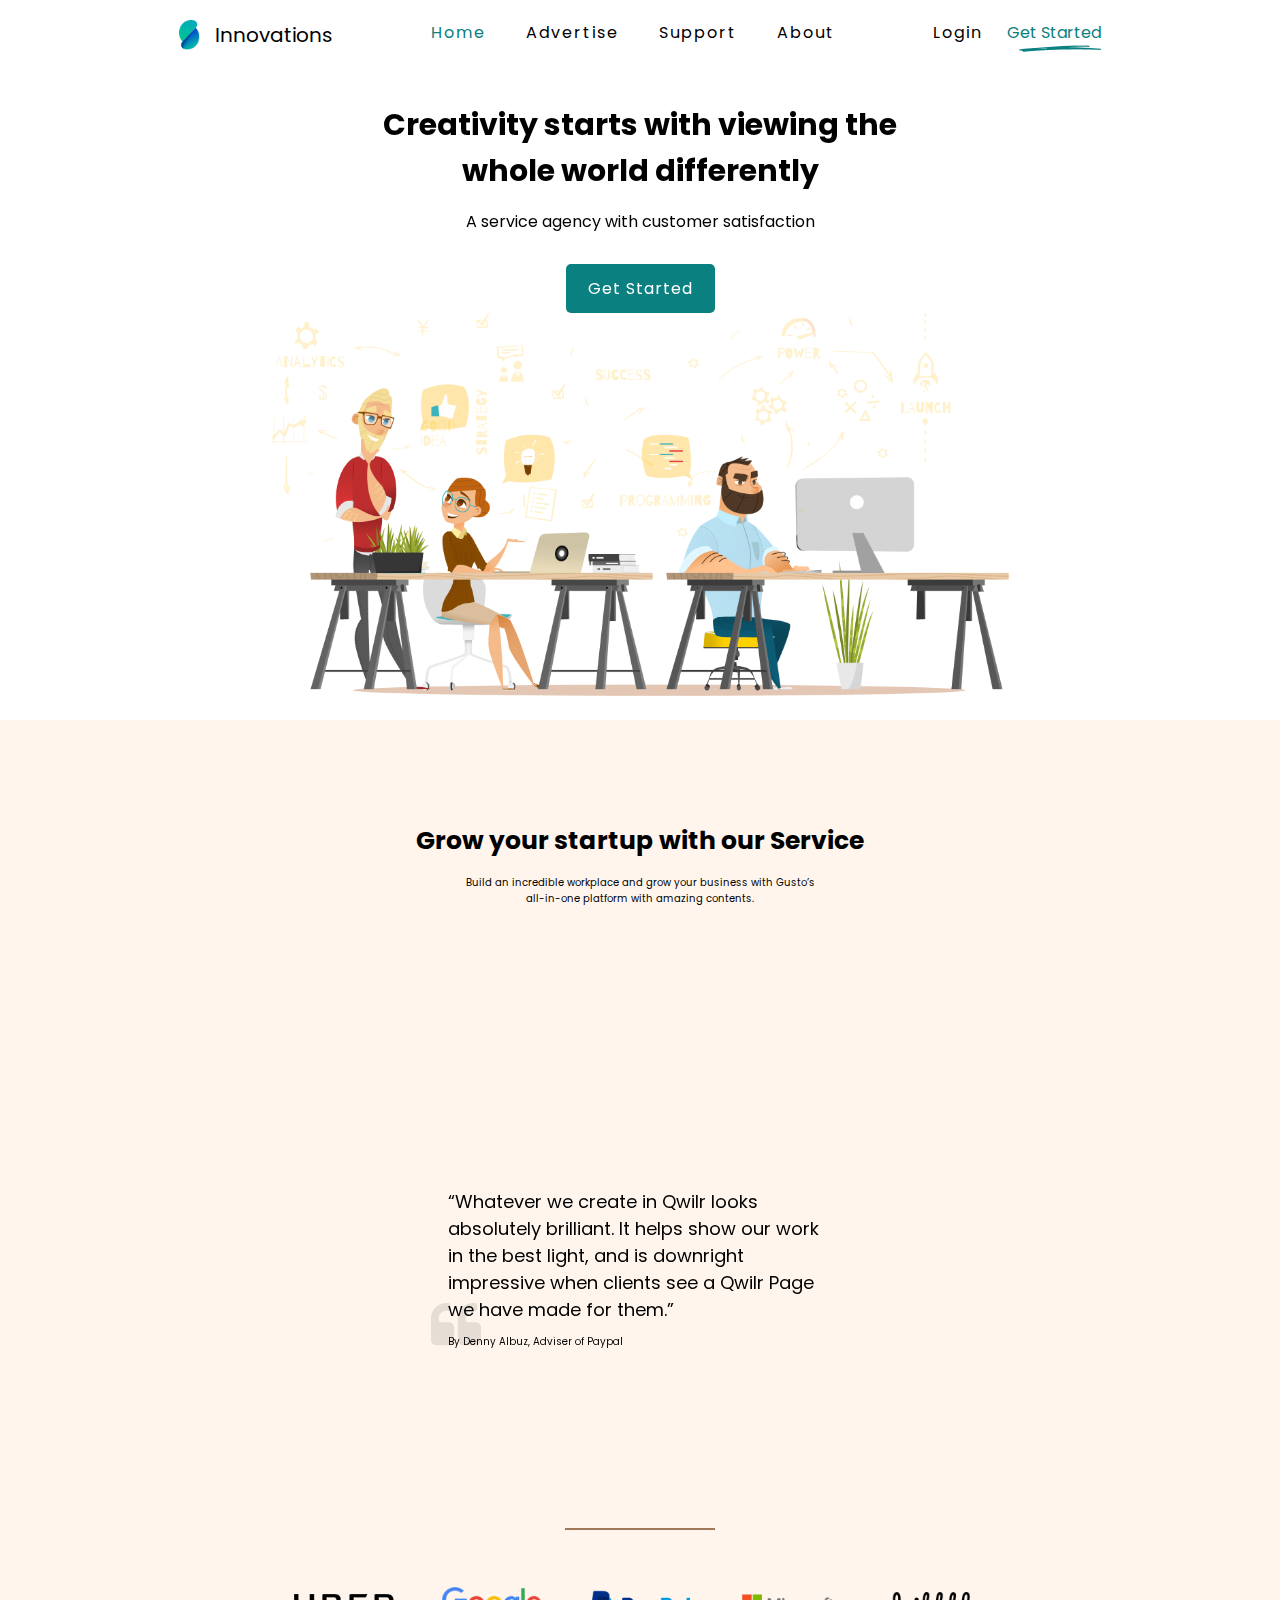
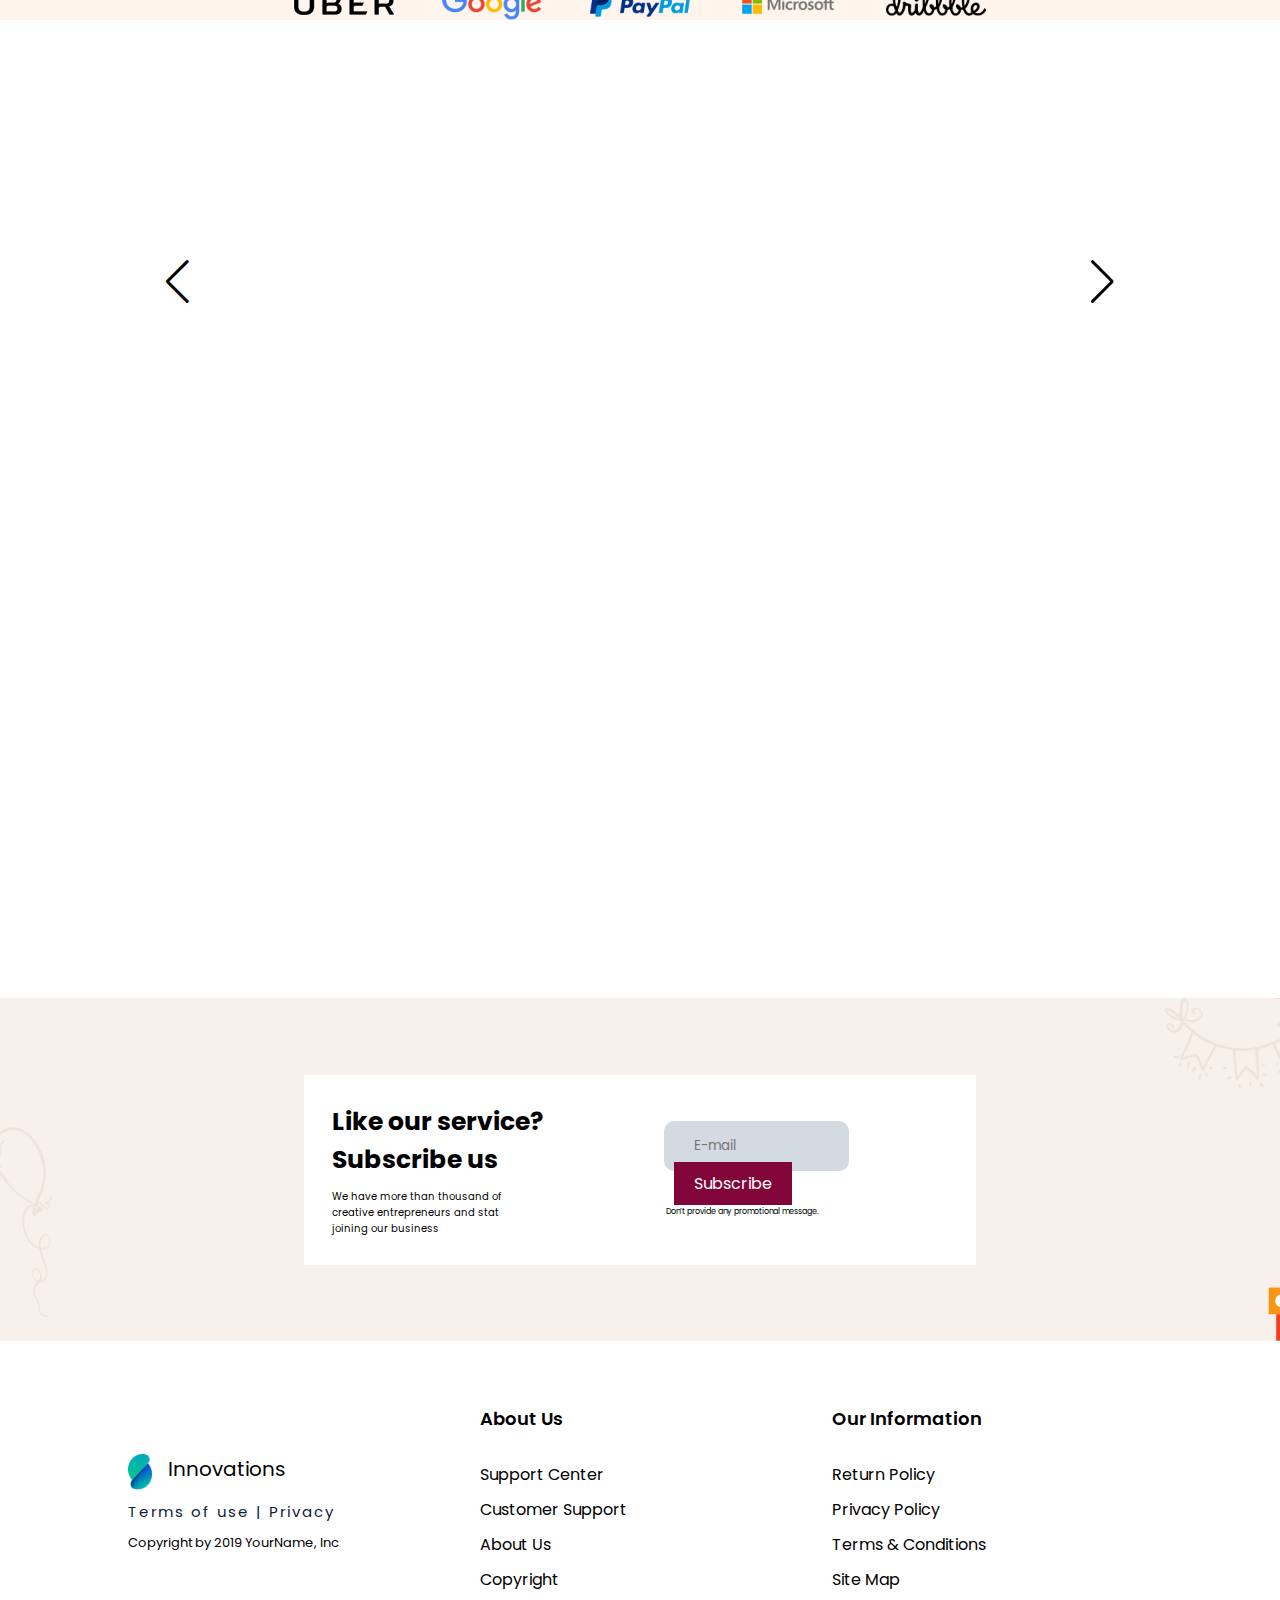
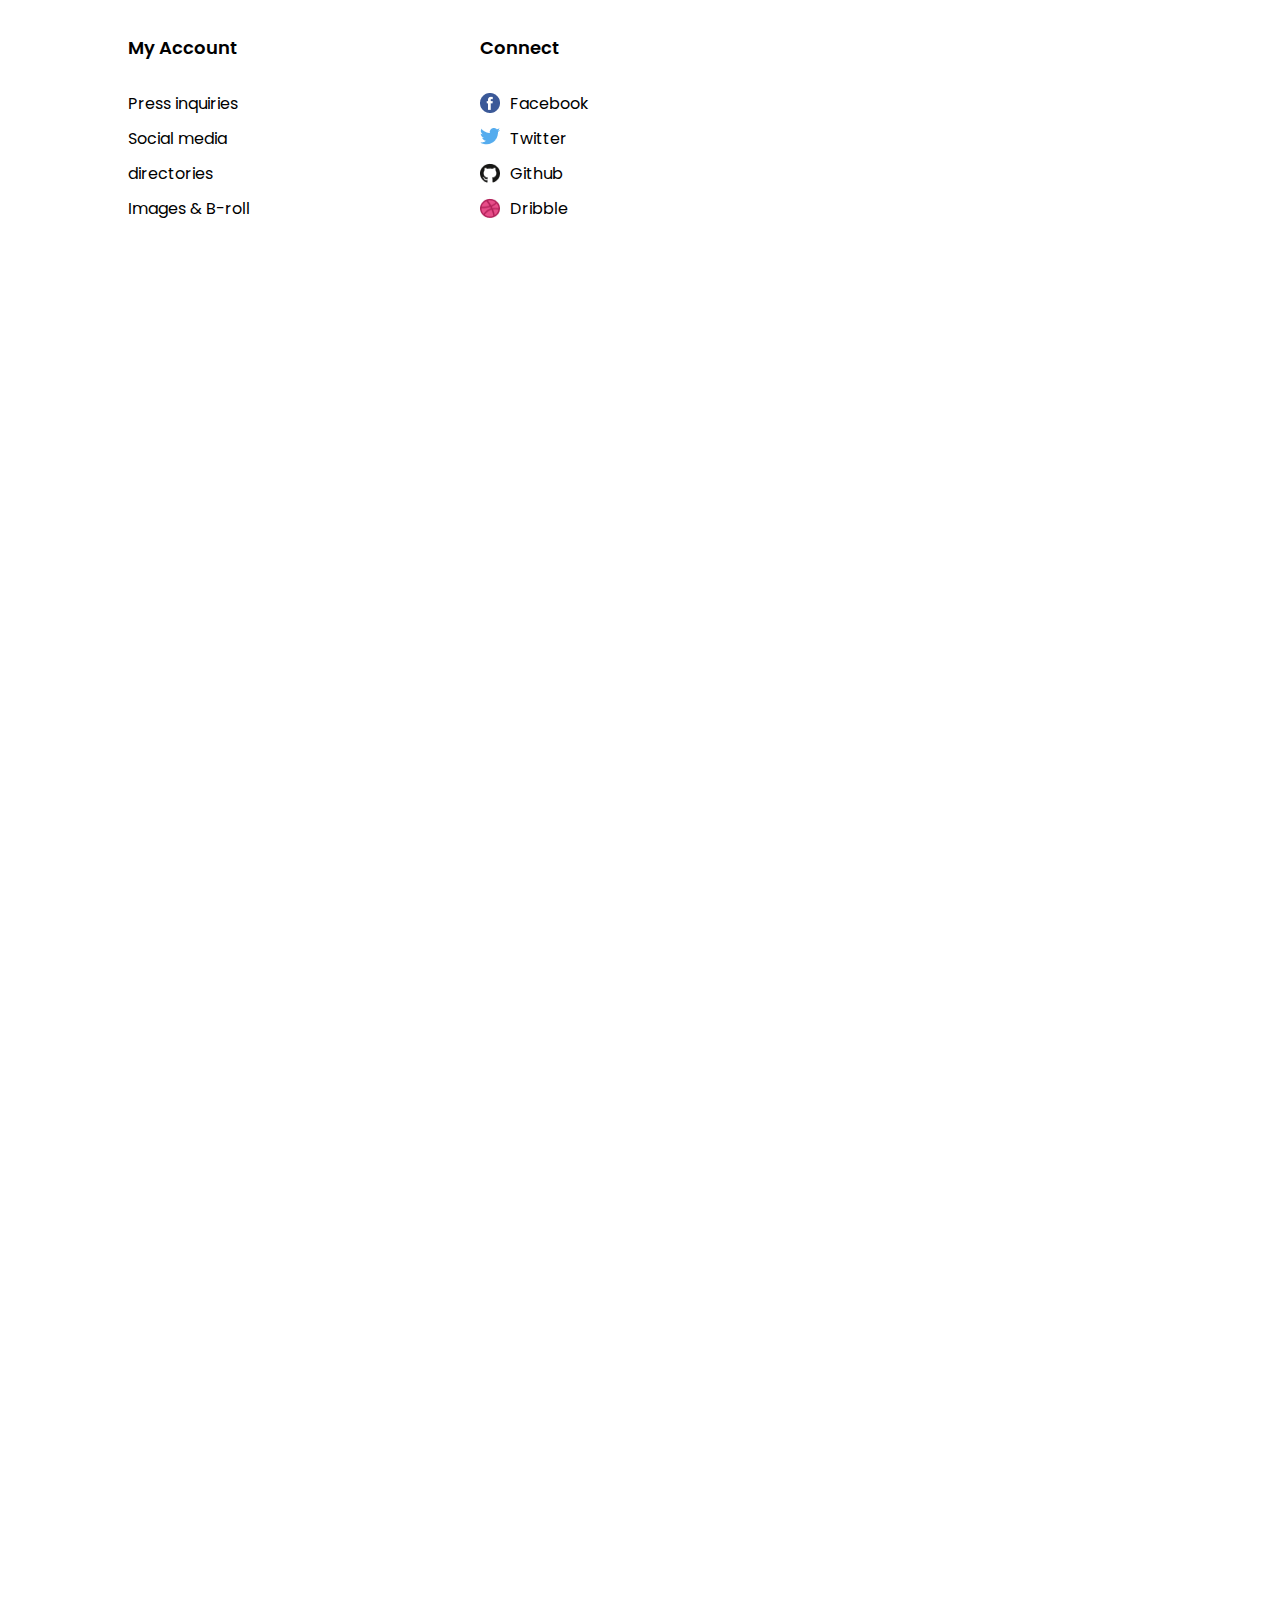
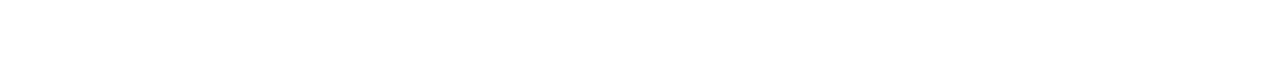
==== commit aa7724b7: "Advertise Responsive" ====
--- a/index.html
+++ b/index.html
@@ -51,6 +51,24 @@
     </header>
 
     <div class="main">
+        <div class="popup">
+            <div class="box">
+                <div class="img_box">
+                    <img src="assets/img/Woman1.png" alt="image">
+                </div>
+                <div class="content">
+                    <h1>Special Offer</h1>
+                    <h2>60% OFF</h2>
+                    <p>Lorem ipsum dolor sit, amet consectetur adipisicing elit. Magnam praesentium accusantium commodi
+                        iusto impedit officiis recusandae!</p>
+                    <a href="signup.html">Sign up To Get Offer</a>
+                </div>
+                <div class="remove">
+                    <i class='bx bx-x'></i>
+                </div>
+            </div>
+
+        </div>
         <section class="home" id="home">
             <div class="cards">
                 <h1>Grow your startup with our Service</h1>
@@ -176,7 +194,7 @@
                 <div class="swiper-button-prev"></div>
                 <div class="swiper-button-next"></div>
 
-           </div>
+            </div>
 
             <div class="blog">
                 <div class="title-sec" data-aos="fade-right" data-aos-duration="3000">
@@ -212,19 +230,7 @@
                     </div>
                 </div>
             </div>
-            <!-- <div class="swiper">
-                <div class="swiper-wrapper">
-                    <div class="swiper-slide">Slide 1</div>
-                    <div class="swiper-slide">Slide 2</div>
-                    <div class="swiper-slide">Slide 3</div>
-                </div>
-                <div class="swiper-pagination"></div>
-
-                <div class="swiper-button-prev"></div>
-                <div class="swiper-button-next"></div>
-
-                <div class="swiper-scrollbar"></div>
-            </div> -->
+
         </section>
 
         <section class="subscribe">
@@ -302,14 +308,46 @@
         <div class="mob_title">
             <h1>Welcome</h1>
             <p><span>All on One Platform</span><br>Let's Get you in !! </p>
-            <a href="login.html" class="home_btn">Get Started</a>
+            <a href="#login" class="home_btn">Get Started</a>
         </div>
+        <section class="login" id="login">
+
+
+            <div class="row1">
+                <div class="log">
+                    <h1>Let's Get You in!</h1>
+                    <p>Login To your Account</p>
+                    <img src="assets/img/Woman2.png" alt="image" class="img">
+                    <form action="home.html" id="account-form" method="GET">
+                        <div class="form">
+                            <input type="email" placeholder="E-mail" id="email">
+                            <i class='bx bxs-check-circle'></i>
+                            <i class='bx bxs-info-circle'></i>
+                            <p>Error Message</p>
+                        </div>
+                        <div class="form">
+                            <input type="password" placeholder="Password" id="password">
+                            <i class='bx bxs-check-circle'></i>
+                            <i class='bx bxs-info-circle'></i>
+                            <p>Error Message</p>
+                        </div>
+                        <button type="submit" id="btnlog" class="sub">Login</button>
+                        <a href="#" class="google"><img src="assets/img/google.png" alt="#"
+                                aria-label="Read more"><span>Login With Google Account</span></a>
+                    </form>
+                    <div class="reg">
+                        <h1>Don't Have an Account !</h1>
+                        <a href="signup.html" aria-label="Read more">Sign up</a>
+                    </div>
+                </div>
+            </div>
+        </section>
     </div>
     <script>
         AOS.init();
     </script>
     <script src="assets/js/script.js"></script>
-
+    <script src="assets/js/login.js"></script>
 </body>
 
 </html>--- a/assets/css/style.css
+++ b/assets/css/style.css
@@ -33,6 +33,69 @@
     color: var(--text-color);
 }
 
+.popup {
+    position: fixed;
+    z-index: 10001;
+    top: 50%;
+    left: 50%;
+    visibility: hidden;
+    transform: translate(-50%, -50%) scale(0.2);
+    transition: all .5s ease-in;
+}
+
+.box {
+    background-color: #e6d8cc;
+    display: flex;
+    justify-content: center;
+    align-items: center;
+    box-shadow: 4px 4px 50px rgba(0, 0, 0, 0.1);
+    border-radius: 25px;
+    width: 600px;
+    height: 400px;
+    gap: 3rem;
+}
+
+.transis {
+    transform: translate(-50%, -50%) scale(1);
+    visibility: visible;
+}
+
+.trnsis_remove {
+    transform: translate(-50%, -50%) scale(0);
+    transition: all .5s ease-in-out;
+}
+
+.img_box img {
+    width: 150%;
+    height: auto;
+}
+
+.content h2 {
+    color: green;
+}
+
+.content p {
+    margin-top: 2rem;
+    margin-bottom: 5rem;
+    color: black;
+}
+
+.content a {
+    color: white;
+    background-color: #0F2137;
+    padding: 15px;
+    border-radius: 15px;
+}
+
+.remove i {
+    position: absolute;
+    right: 5%;
+    top: 5%;
+    background-color: white;
+    border-radius: 50%;
+    font-size: 30px;
+    cursor: pointer;
+}
 
 
 header {
@@ -70,11 +133,11 @@
     transition: all .4s ease;
 }
 
-.navlist a:hover{
+.navlist a:hover {
     color: #0A8080;
 }
 
-.navlist a::after{
+.navlist a::after {
     position: absolute;
     background-color: #0A8080;
     content: '';
@@ -85,7 +148,7 @@
     transition: all .4s ease;
 }
 
-.navlist a:hover::after{
+.navlist a:hover::after {
     width: 70%;
 }
 
@@ -105,7 +168,7 @@
     transition: all .4s ease;
 }
 
-.btn:hover{
+.btn:hover {
     color: #0A8080;
 }
 
@@ -179,7 +242,7 @@
 .row {
     margin-top: 8%;
     display: grid;
-    grid-template-columns: repeat(auto-fill , minmax(400px , 1fr));
+    grid-template-columns: repeat(auto-fill, minmax(400px, 1fr));
     justify-content: center;
     align-items: center;
     gap: 3rem;
@@ -262,7 +325,7 @@
     height: auto;
 }
 
-li .active{
+li .active {
     color: #0A8080;
 }
 
@@ -278,7 +341,7 @@
 }
 
 
-.swiper{
+.swiper {
     margin-top: 9rem;
     padding: 0 10%;
 }
@@ -313,7 +376,7 @@
 }
 
 .swiper-button-prev,
-.swiper-button-next{
+.swiper-button-next {
     color: black;
 
 }
@@ -339,7 +402,7 @@
 
 .col__blog {
     display: grid;
-    grid-template-columns: repeat(auto-fill , minmax(400px , 1fr));
+    grid-template-columns: repeat(auto-fill, minmax(400px, 1fr));
     gap: 3rem;
     align-items: center;
     justify-content: center;
@@ -458,7 +521,6 @@
 
 footer {
     width: 100%;
-    height: auto;
     padding: 5% 10%;
 }
 
@@ -470,7 +532,7 @@
 
 .rows {
     display: grid;
-    grid-template-columns: repeat(5, 1fr);
+    grid-template-columns: repeat(auto-fill, minmax(250px, 1fr));
     gap: 2rem;
     justify-content: center;
     align-items: center;
@@ -511,7 +573,7 @@
     margin-right: 10px;
 }
 
-.det-foot .tweet{
+.det-foot .tweet {
     width: 20px;
     height: 17px;
     vertical-align: middle;
@@ -520,8 +582,159 @@
 }
 
 
-.mob{
+.mob {
     display: none;
+}
+
+@media screen and (max-width : 770px){
+
+    header{
+        padding: 20px 2%;
+    }
+
+    .line img {
+        right: 2%;
+    }
+
+    .navlist a{
+        margin: 15px;
+    }
+
+    .home{
+        padding: 15% 0%;
+
+    }
+
+    .cards {
+     
+        top: 60%;
+        padding: 8% 2%;
+        height: auto;
+    }
+
+    .row {
+        margin-top: 8%;
+        grid-template-columns: repeat(2,1fr);
+      
+    }
+
+    .quot p{
+        width: 60%;
+        top: 60%;
+        right: 20%;
+    }
+    .quot .p2{
+        top: 73%;
+    }
+
+    .quot img{
+        right: 30%;
+    }
+
+    .team{
+        margin-top: 60%;
+    }
+
+
+    .col__blog {
+        display: grid;
+        grid-template-columns: repeat(2,1fr);
+        margin-top: 10%;
+    }
+
+    .subscribe{
+        margin-top: 180%;
+        padding: 10% 0%;
+    }
+
+    .det {
+        grid-template-columns: repeat(2, 1fr);
+        gap: 1rem;
+        background-color: white;
+        width: 100%;
+
+    }
+
+    .det form{
+        display: flex;
+        flex-direction: column;
+        justify-content: center;
+        align-items: center;
+        gap: 10px;
+    }
+
+
+}
+
+@media screen and (max-width : 900px) and (min-width : 770px){
+
+    header{
+        padding: 20px 2%;
+    }
+
+    .line img {
+        right: 2%;
+    }
+
+    .navlist a{
+        margin: 15px;
+    }
+
+    .home{
+        padding: 15% 0%;
+
+    }
+
+    .cards {
+     
+        top: 55%;
+        padding: 8% 2%;
+        height: auto;
+    }
+
+    .row {
+        margin-top: 8%;
+        grid-template-columns: repeat(2,1fr);
+      
+    }
+
+    .quot p{
+        width: 60%;
+        top: 60%;
+        right: 20%;
+    }
+    .quot .p2{
+        top: 73%;
+    }
+
+    .quot img{
+        right: 30%;
+    }
+
+    .team{
+        margin-top: 50%;
+    }
+
+    .col__blog {
+        display: grid;
+        grid-template-columns: repeat(2,1fr);
+        margin-top: 10%;
+    }
+
+    .subscribe{
+        margin-top: 150%;
+        padding: 10% 0%;
+    }
+
+    .det {
+        grid-template-columns: repeat(2, 1fr);
+        gap: 1rem;
+        background-color: white;
+        width: 100%;
+
+    }
+
+
 }
 
 @media screen and (max-width : 500px) {
@@ -530,17 +743,17 @@
     header {
         display: none;
     }
-    
-    .main{
+
+    .main {
 
         display: none;
     }
 
-    .mob{
+    .mob {
         display: block;
         background-color: #e6d8cc;
         width: 100%;
-        height: 100vh;
+        height: 100%;
         gap: 3rem;
         display: flex;
         flex-direction: column;
@@ -548,32 +761,151 @@
         text-align: center;
     }
 
-    .mob_img img{
+    .mob_img img {
         margin-top: 2rem;
-        width: 100%;
+        width: 110%;
         height: auto;
     }
 
-    .mob_title h1{
+    .mob_title h1 {
         color: rgb(3, 7, 26);
     }
 
-    .mob_title p{
+    .mob_title p {
         font-size: 15px;
         color: rgb(54, 54, 54);
         margin-bottom: 50px;
     }
-    
-    .mob_title p span{
+
+    .mob_title p span {
         font-size: 20px;
     }
 
-    .mob_title a{
+    .mob_title a {
         color: white;
         background-color: #0F2137;
         padding: 12px 50px;
         border-radius: 15px;
     }
-}
-
-
+
+
+    .login {
+        width: 100%;
+        height: auto;
+    }
+
+    .row1{
+        display: flex;
+        flex-direction: column;
+    }
+
+    .log img {
+        width: 50%;
+        height: auto;
+    }
+
+    form {
+        display: flex;
+        flex-direction: column;
+        justify-content: center;
+        align-items: center;
+        position: relative;
+    }
+
+    form input {
+        width: 100%;
+        background-color: white;
+        box-shadow: 4px 4px 20px rgba(0, 0, 0, 0.1);
+    }
+
+
+    form button {
+        color: white;
+        background-color: #0F2137;
+        padding: 15px 7rem;
+        border-radius: 15px;
+        border: none;
+        margin-bottom: 10px;
+        margin-left: 5px;
+    }
+
+    form a {
+        display: flex;
+        justify-content: center;
+        align-items: center;
+        background-color: white;
+        color: black;
+        border-radius: 15px;
+        margin-bottom: 30px;
+        font-size: 13px;
+    }
+
+    form .google img {
+        width: 30px;
+        height: 30px;
+        margin-right: 20px;
+    }
+
+    .reg {
+        display: flex;
+        align-items: center;
+        justify-content: center;
+        margin-bottom: 50px;
+        gap: 5px;
+    }
+
+    .reg h1 {
+        font-size: 15px;
+    }
+
+    .reg a {
+        font-size: 15px;
+        color: rgb(27, 106, 255);
+    }
+
+
+    .error input {
+        border: 3px red solid;
+    }
+
+    .success input {
+        border: 3px green solid;
+    }
+
+    .form i {
+        font-size: 20px;
+        position: absolute;
+        right: 60px;
+        margin-top: 15px;
+        visibility: hidden;
+    }
+
+
+    .success i.bxs-check-circle {
+        visibility: visible;
+        color: green;
+    }
+
+    .error i.bxs-info-circle {
+        visibility: visible;
+        color: red;
+    }
+
+
+    .form p {
+        font-size: 15px;
+        color: red;
+        visibility: hidden;
+        float: left;
+        width: 35%;
+    }
+
+    .error p {
+        visibility: visible;
+    }
+
+
+
+
+
+}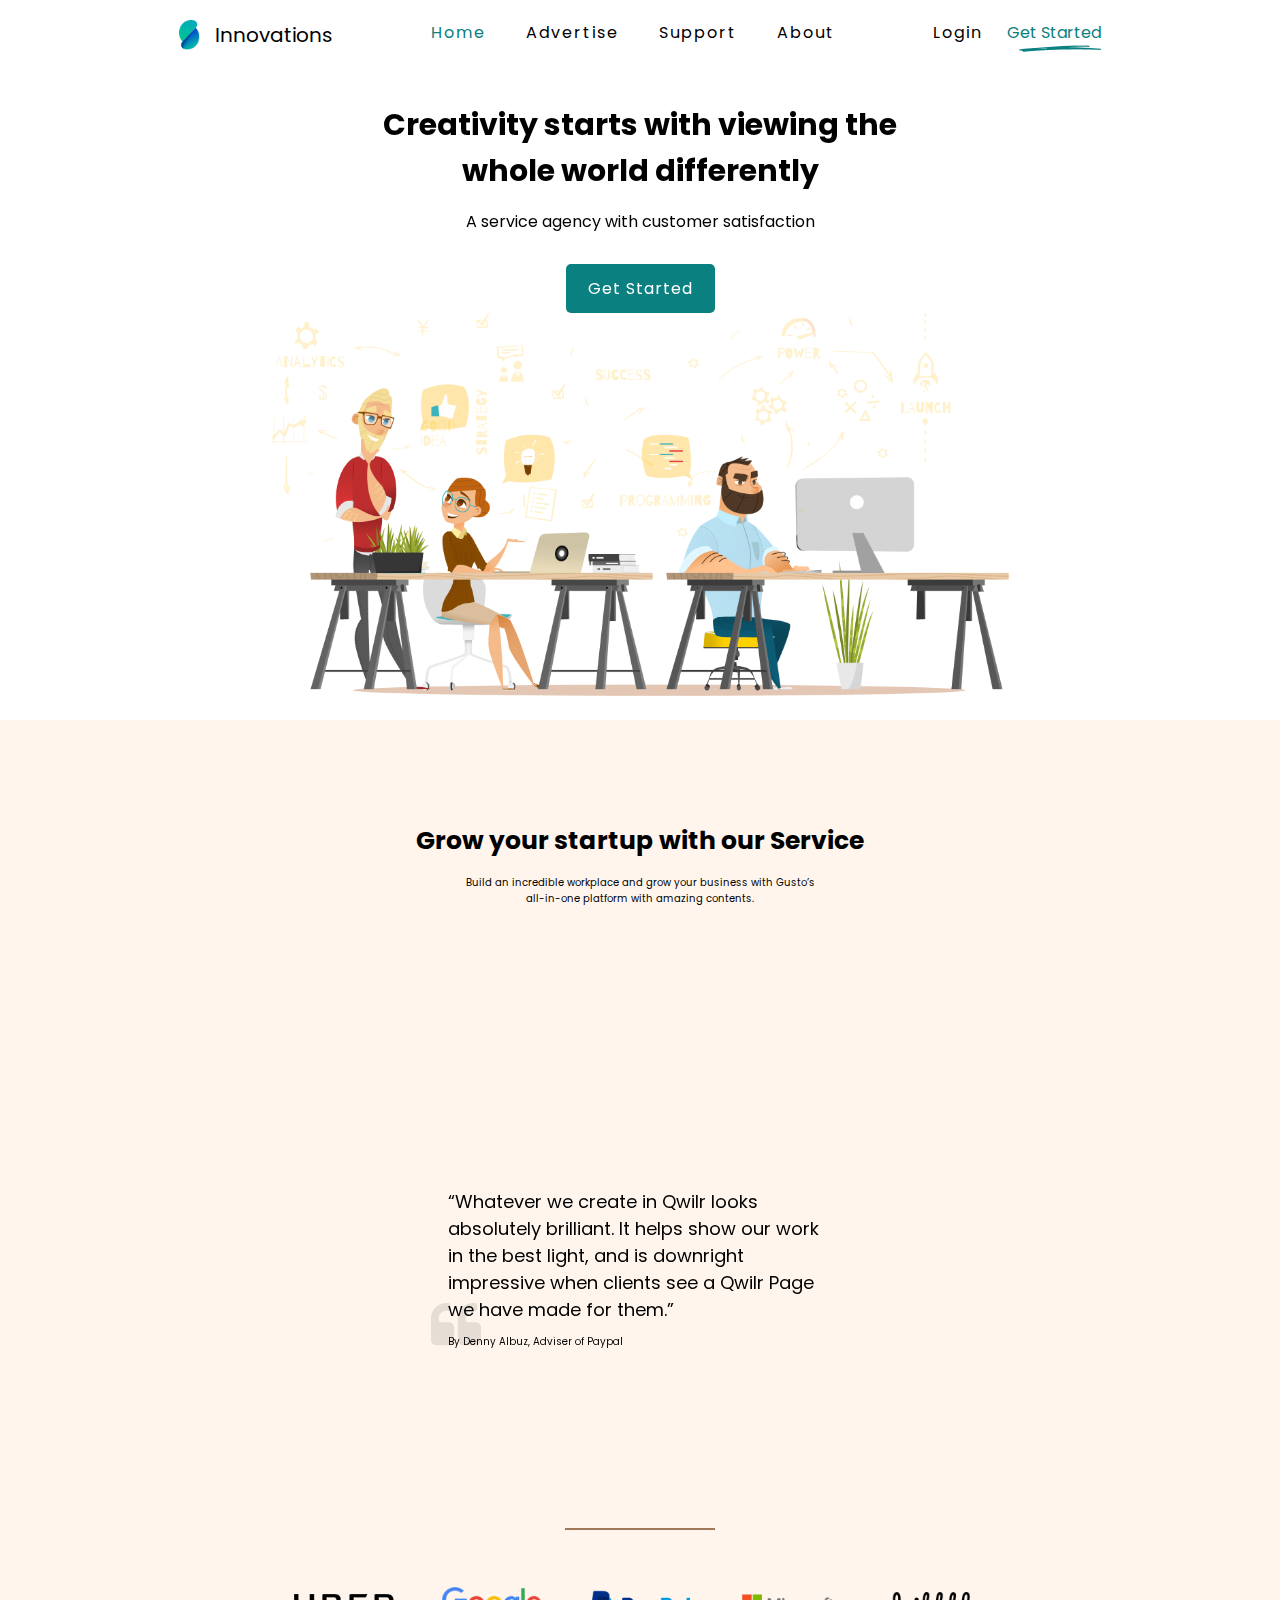
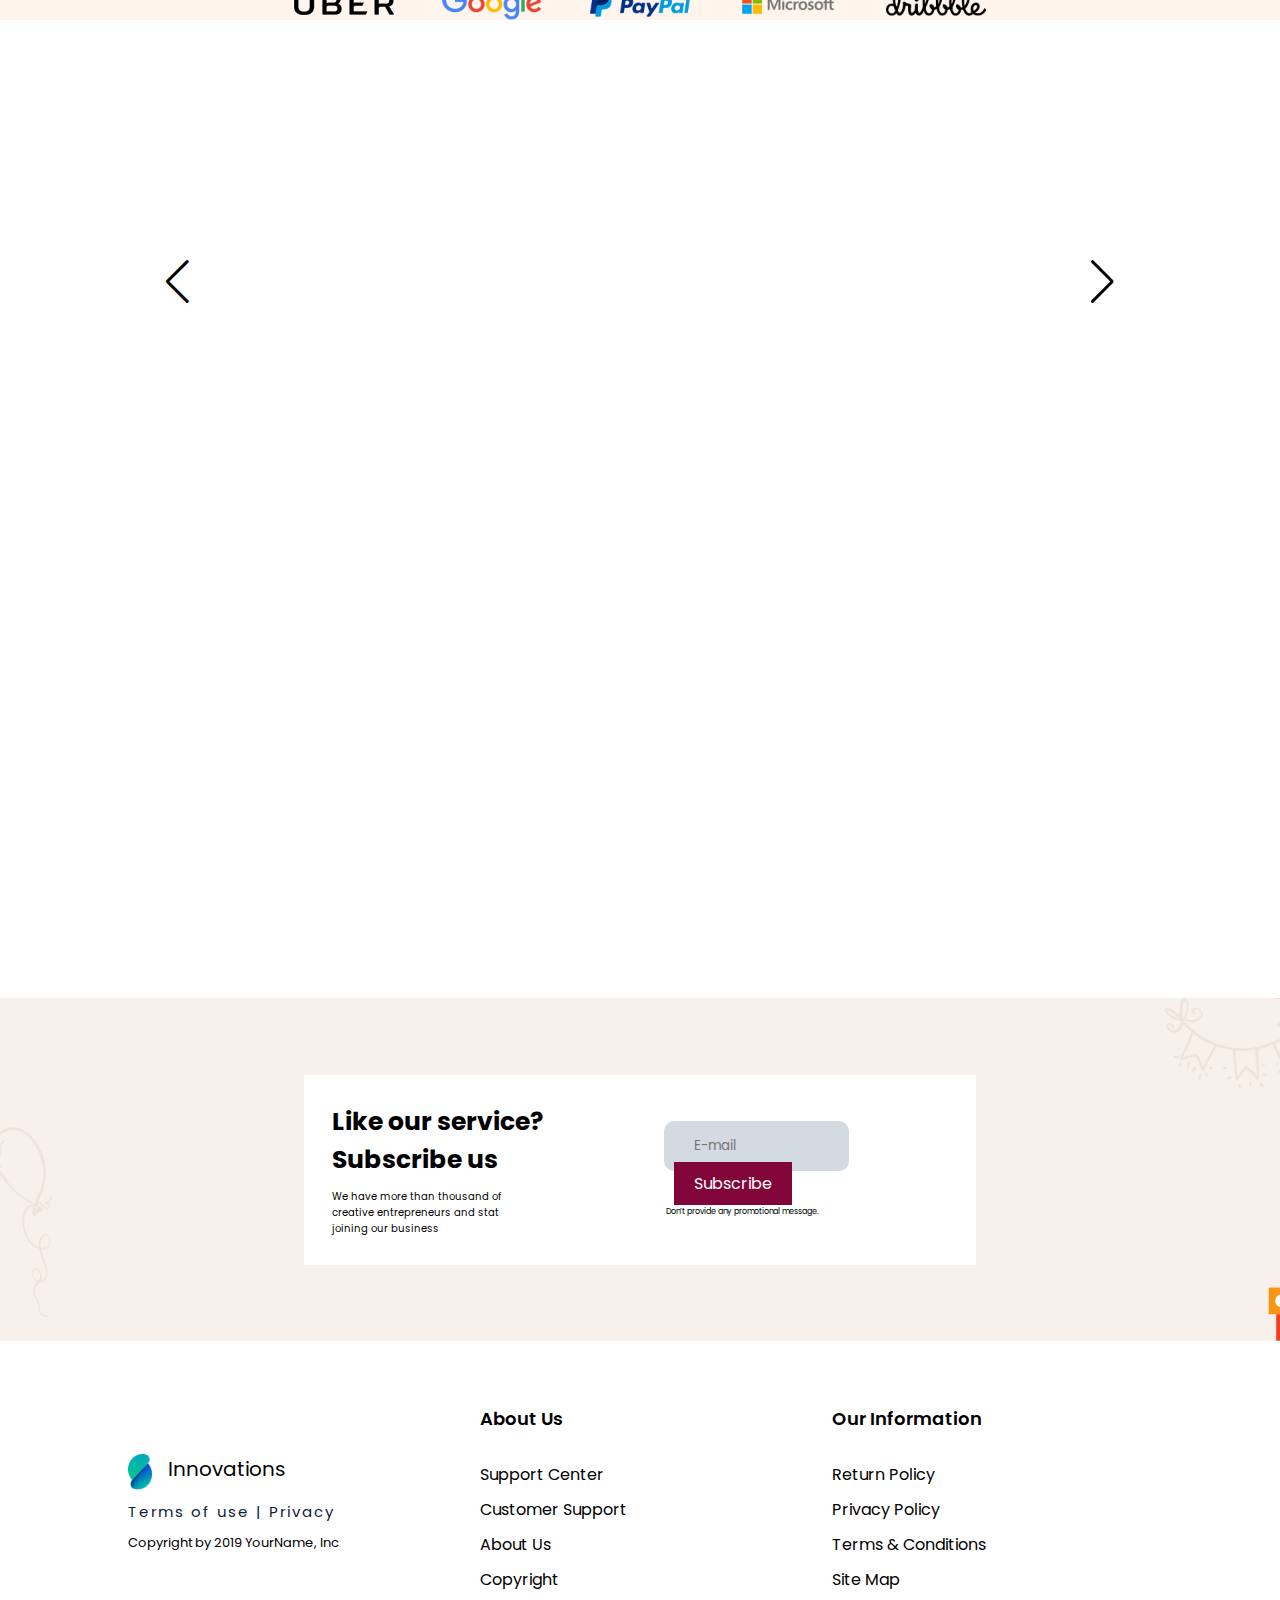
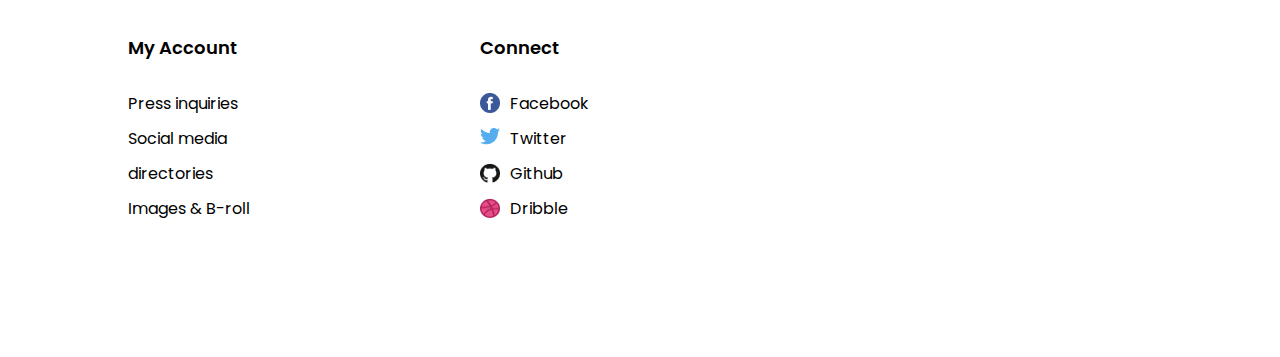
==== commit a4cedcca: "Adding Dark Mode" ====
--- a/index.html
+++ b/index.html
@@ -49,8 +49,8 @@
             </div>
         </div>
     </header>
-
     <div class="main">
+
         <div class="popup">
             <div class="box">
                 <div class="img_box">
@@ -75,7 +75,7 @@
                 <p>Build an incredible workplace and grow your business with Gusto’s <br>all-in-one platform with
                     amazing contents.</p>
                 <div class="row">
-                    <div class="rows-1" data-aos="fade-up" data-aos-duration="3000">
+                    <div class="rows-1" data-aos="fade-up" data-aos-duration="1500">
                         <img src="assets/img/image58.png" alt="#">
                         <div class="details">
                             <h1>Marketing & advertising</h1>
@@ -83,7 +83,7 @@
                         </div>
                     </div>
 
-                    <div class="rows-1" data-aos="fade-down" data-aos-duration="3000">
+                    <div class="rows-1" data-aos="fade-down" data-aos-duration="1500">
                         <img src="assets/img/image62.png" alt="#">
                         <div class="details">
                             <h1>Ultimate development</h1>
@@ -91,7 +91,7 @@
                         </div>
                     </div>
 
-                    <div class="rows-1" data-aos="fade-up" data-aos-duration="3000">
+                    <div class="rows-1" data-aos="fade-up" data-aos-duration="1500">
                         <img src="assets/img/image64.png" alt="#">
                         <div class="details">
                             <h1>Business Enterprise</h1>
@@ -133,7 +133,7 @@
             </div>
             <div class="swiper">
                 <div class="container swiper-wrapper">
-                    <div class="col swiper-slide" data-aos="fade-up" data-aos-duration="3000">
+                    <div class="col swiper-slide" data-aos="fade-up" data-aos-duration="1500">
 
                         <img src="assets/img/Asset-4-2.png" alt="#">
                         <div class="details-col">
@@ -148,7 +148,7 @@
 
                     </div>
 
-                    <div class="col swiper-slide" data-aos="fade-down" data-aos-duration="3000">
+                    <div class="col swiper-slide" data-aos="fade-down" data-aos-duration="1500">
                         <img src="assets/img/Asset-2-1.png" alt="#">
                         <div class="details-col">
                             <h1>Emmalee Mclain</h1>
@@ -161,7 +161,7 @@
                         </div>
                     </div>
 
-                    <div class="col swiper-slide" data-aos="fade-up" data-aos-duration="3000">
+                    <div class="col swiper-slide" data-aos="fade-up" data-aos-duration="1500">
                         <img src="assets/img/Asset-6-2.png" alt="#">
                         <div class="details-col">
                             <h1>Emmalee Mclain</h1>
@@ -174,7 +174,7 @@
                         </div>
                     </div>
 
-                    <div class="col-final swiper-slide" data-aos="fade-down" data-aos-duration="3000">
+                    <div class="col-final swiper-slide" data-aos="fade-down" data-aos-duration="1500">
                         <img src="assets/img/Asset-5-2.png" alt="#">
                         <div class="details-col">
                             <h1>Emmalee Mclain</h1>
@@ -221,11 +221,9 @@
                     <div class="col-blog" data-aos="fade-up" data-aos-duration="3000">
                         <div class="image">
                             <img src="assets/img/image-36.png" alt="#">
-                            <h1 class="txt1">Multiple task wireframing with team management perform better</h1>
                         </div>
                         <div class="image">
                             <img src="assets/img/image-69.png" alt="#">
-                            <h1 class="txt2">Team presentation with latest user interface & experience reach more</h1>
                         </div>
                     </div>
                 </div>
--- a/assets/css/style.css
+++ b/assets/css/style.css
@@ -32,6 +32,8 @@
     background: var(--bg-color);
     color: var(--text-color);
 }
+
+
 
 .popup {
     position: fixed;
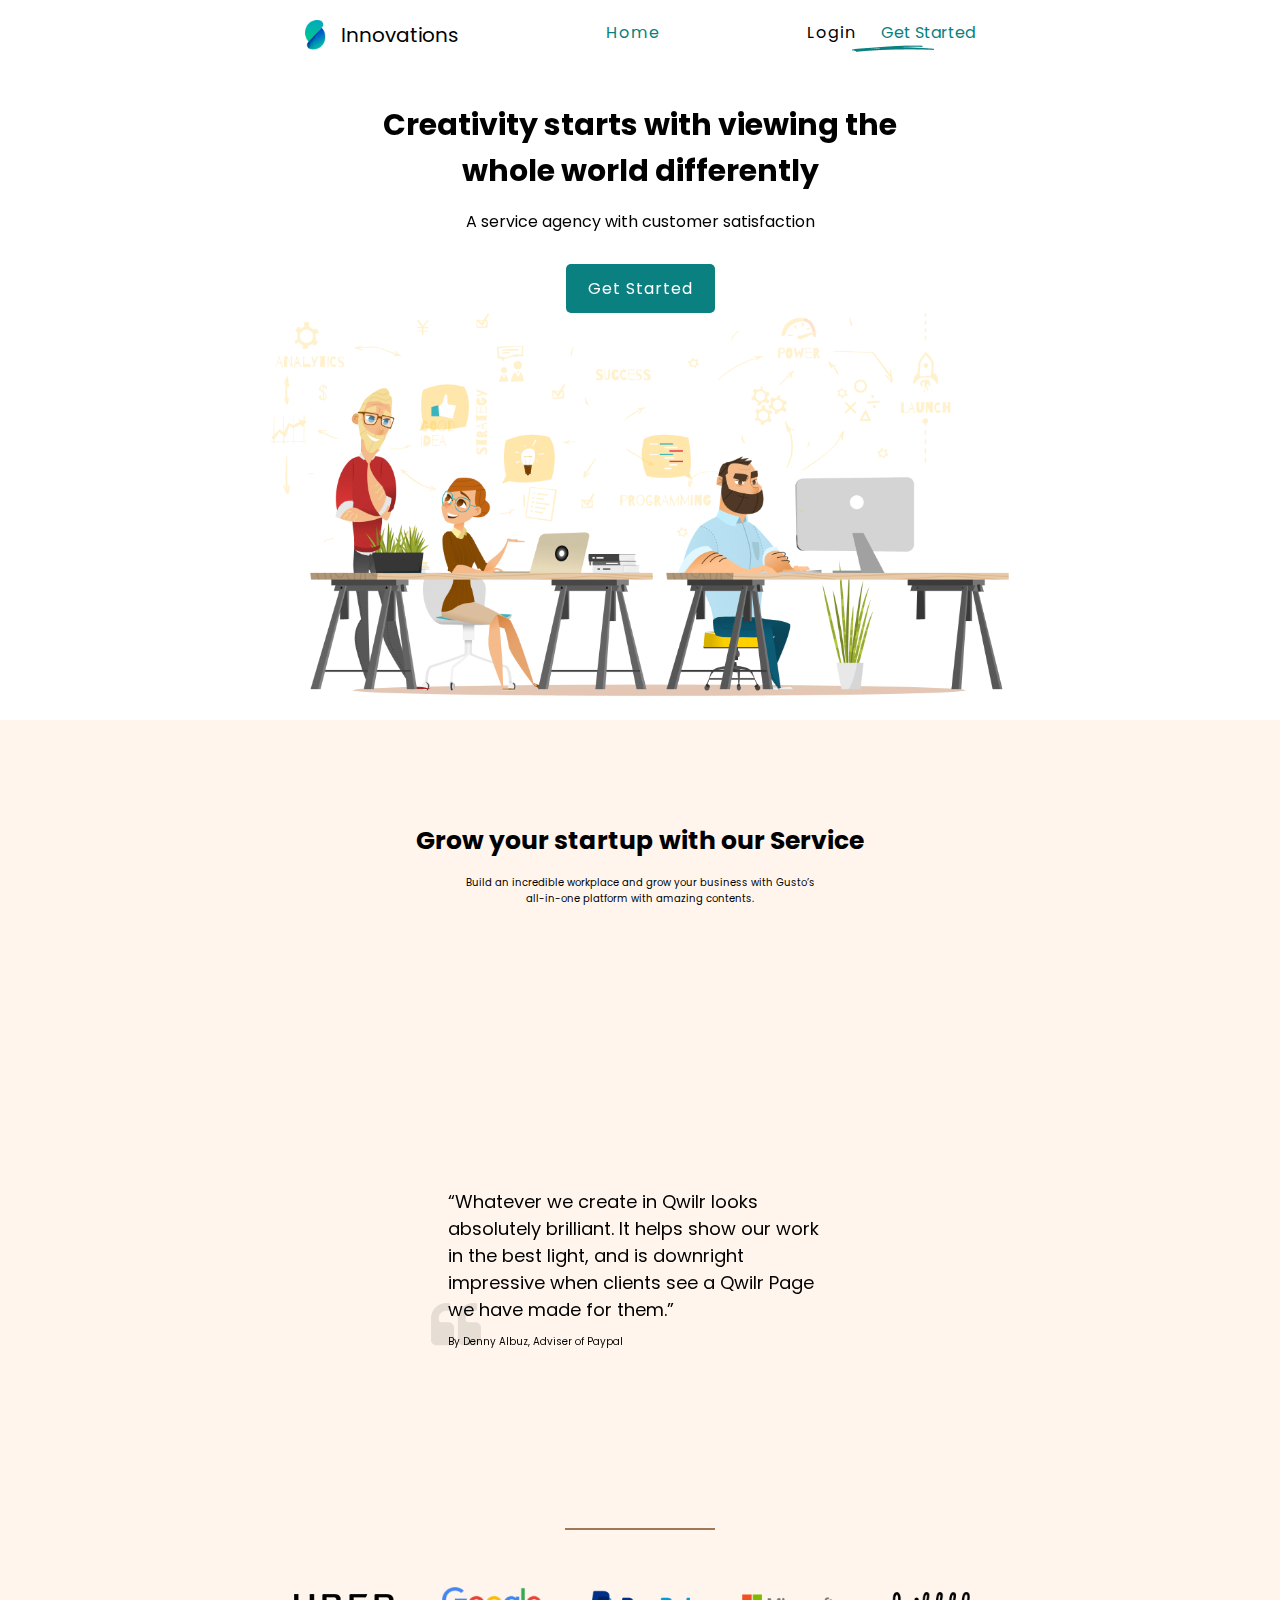
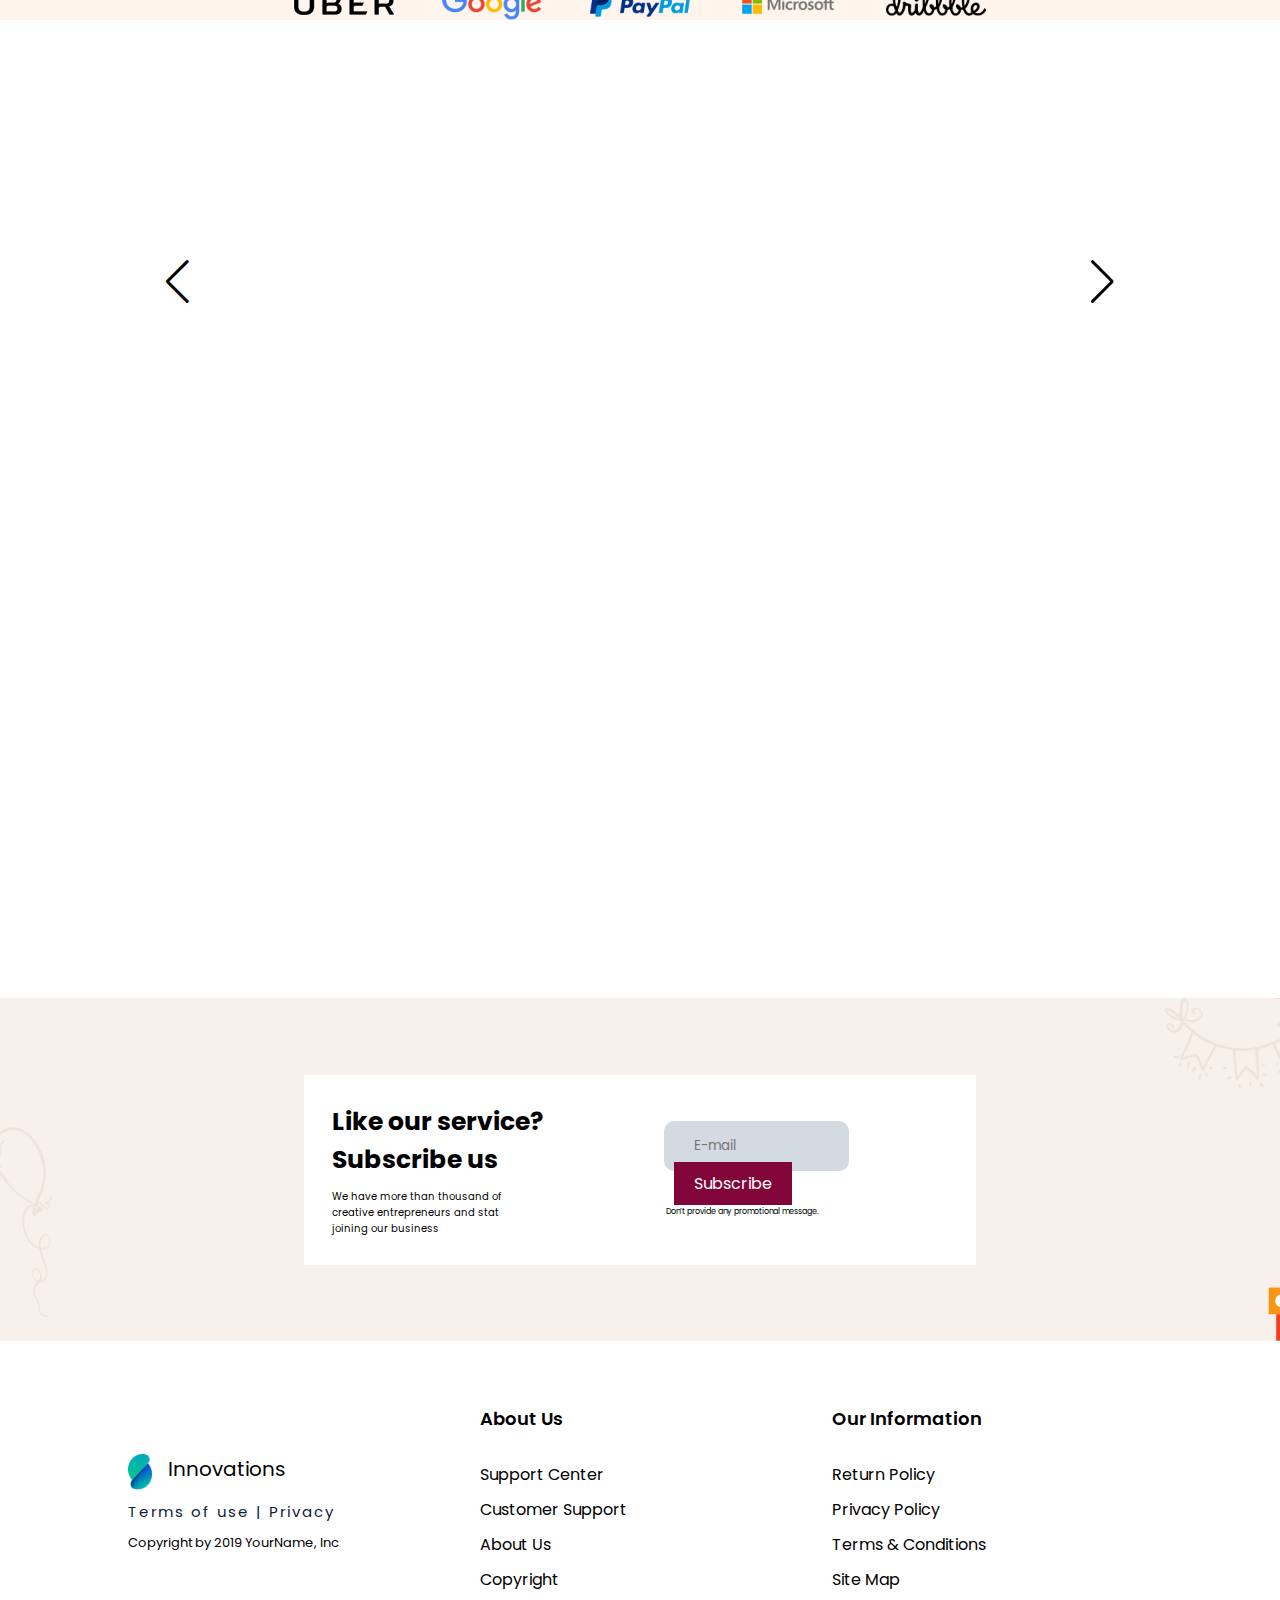
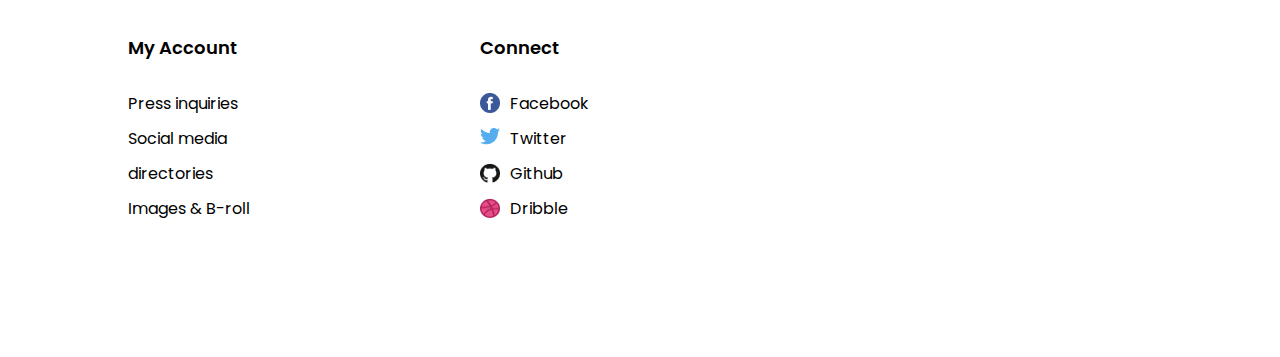
==== commit 40cad7c9: "Adding Dark Mode in all pages" ====
--- a/index.html
+++ b/index.html
@@ -34,12 +34,6 @@
         <ul class="navlist">
             <li><a href="index.html" aria-label="Read more" title="go to home" class="active"><i
                         class='bx bx-home-alt-2'></i><span>Home</span></a></li>
-            <li><a href="advertise.html" aria-label="Read more" title="go to home"><i
-                        class='bx bx-message-alt-add'></i><span>Advertise</span></a></li>
-            <li><a href="support.html" aria-label="Read more" title="go to home"><i
-                        class='bx bx-support'></i><span>Support</span></a></li>
-            <li><a href="about.html" aria-label="Read more" title="go to home"><i
-                        class='bx bx-info-circle'></i><span>About</span></a></li>
         </ul>
         <div class="other">
             <a href="login.html" class="btn" aria-label="Read more" title="go to home">Login</a>
--- a/assets/css/style.css
+++ b/assets/css/style.css
@@ -103,7 +103,7 @@
 header {
     position: fixed;
     display: flex;
-    justify-content: space-between;
+    justify-content: space-evenly;
     width: 100%;
     padding: 20px 14%;
     background-color: var(--bg-color);
@@ -181,7 +181,7 @@
 
 .line img {
     position: absolute;
-    right: 14%;
+    right: 27%;
 }
 
 .home {
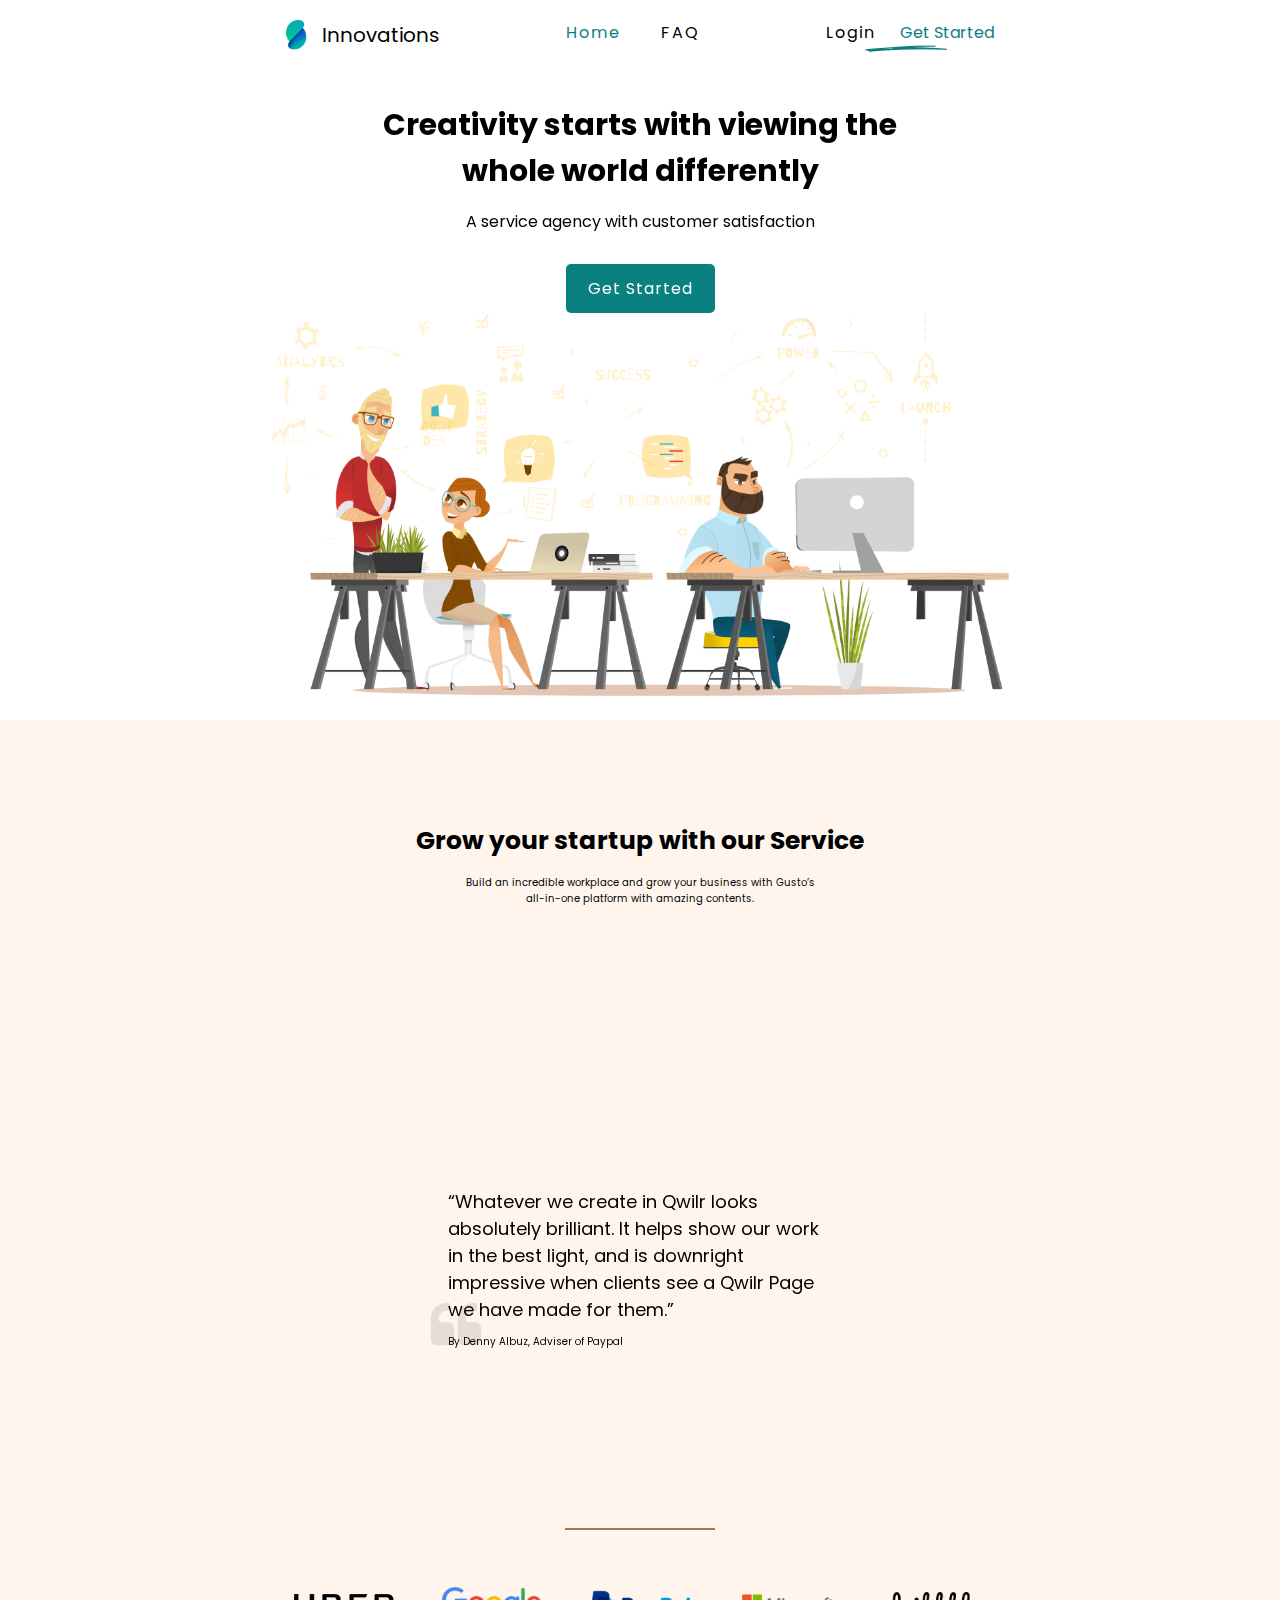
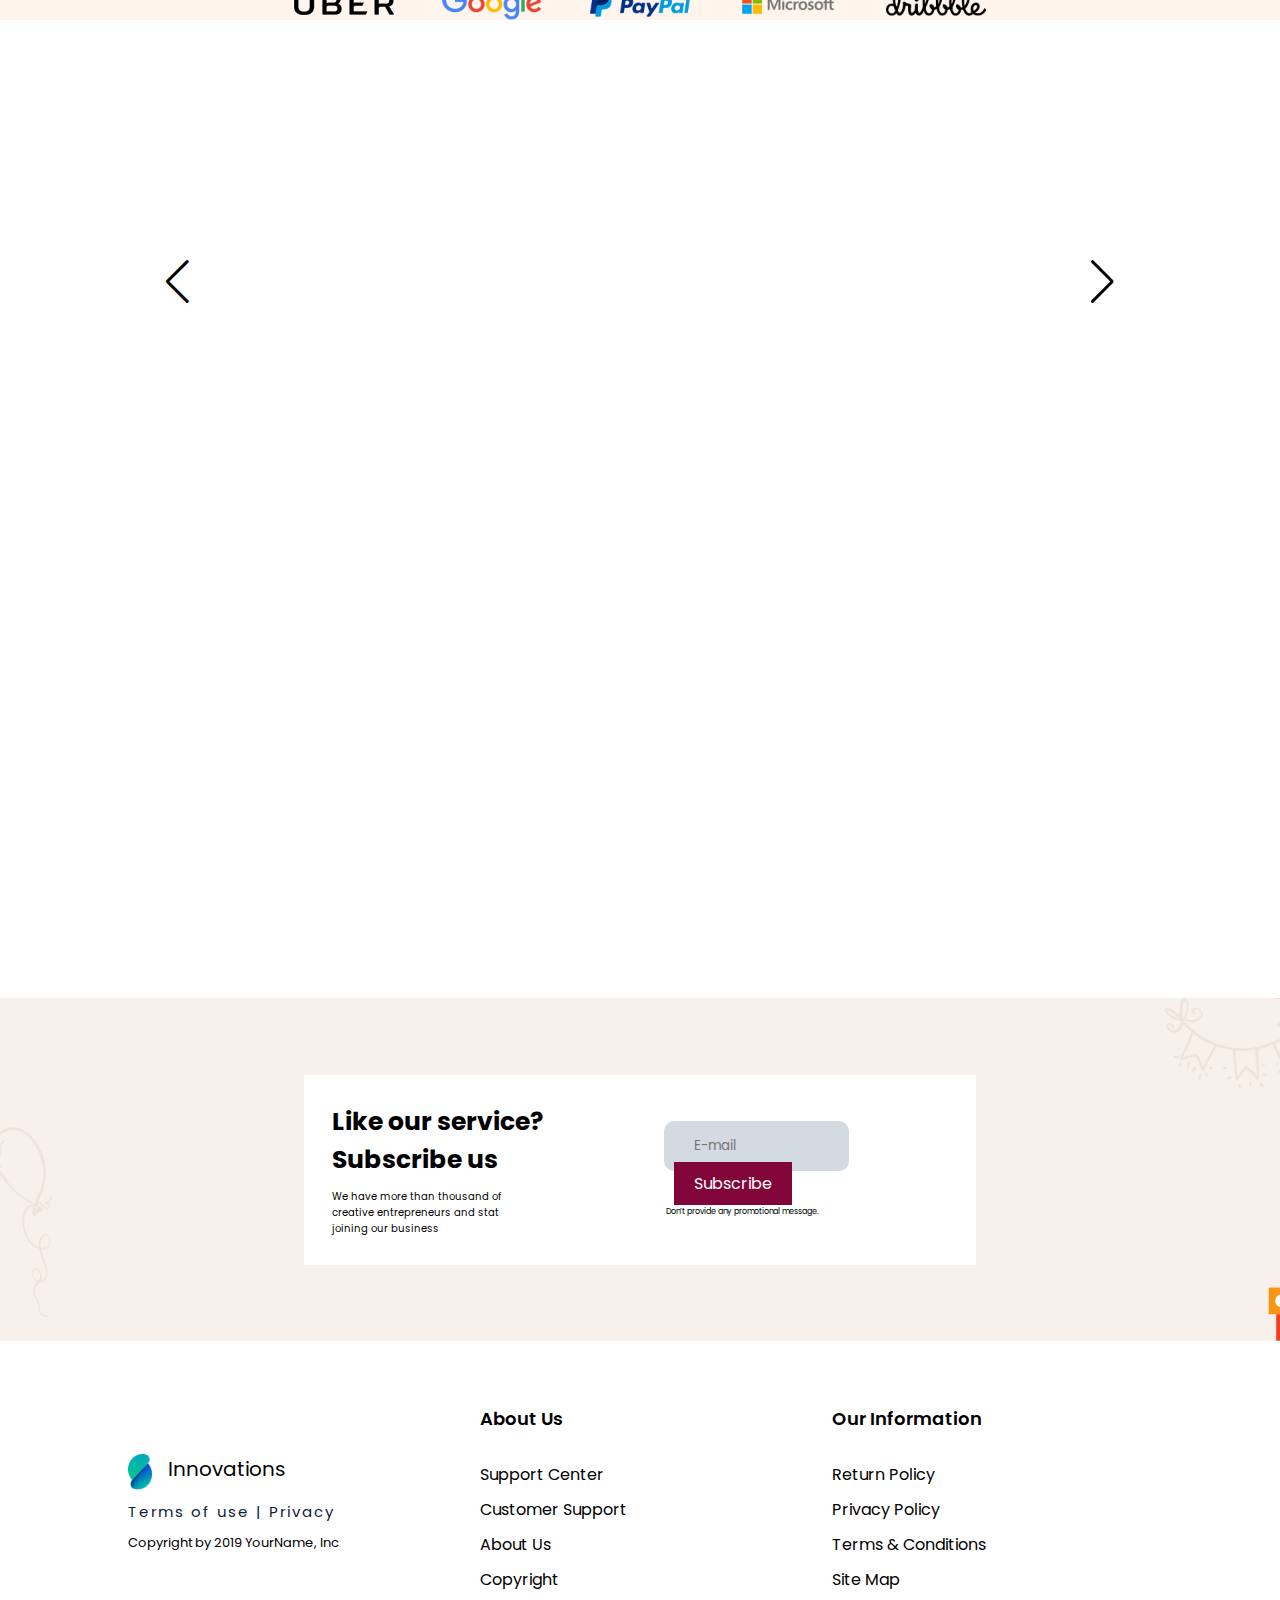
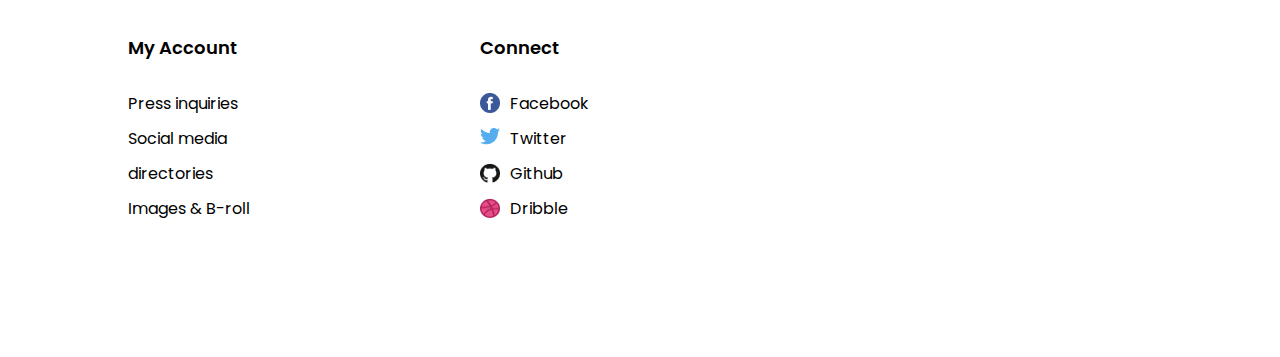
==== commit 35f82937: "Quick Fix" ====
--- a/index.html
+++ b/index.html
@@ -34,6 +34,8 @@
         <ul class="navlist">
             <li><a href="index.html" aria-label="Read more" title="go to home" class="active"><i
                         class='bx bx-home-alt-2'></i><span>Home</span></a></li>
+            <li><a href="faq.htm" aria-label="Read more" title="go to home"><i
+                        class='bx bx-info-circle'></i><span>FAQ</span></a></li>
         </ul>
         <div class="other">
             <a href="login.html" class="btn" aria-label="Read more" title="go to home">Login</a>
--- a/assets/css/style.css
+++ b/assets/css/style.css
@@ -181,7 +181,7 @@
 
 .line img {
     position: absolute;
-    right: 27%;
+    right: 26%;
 }
 
 .home {
